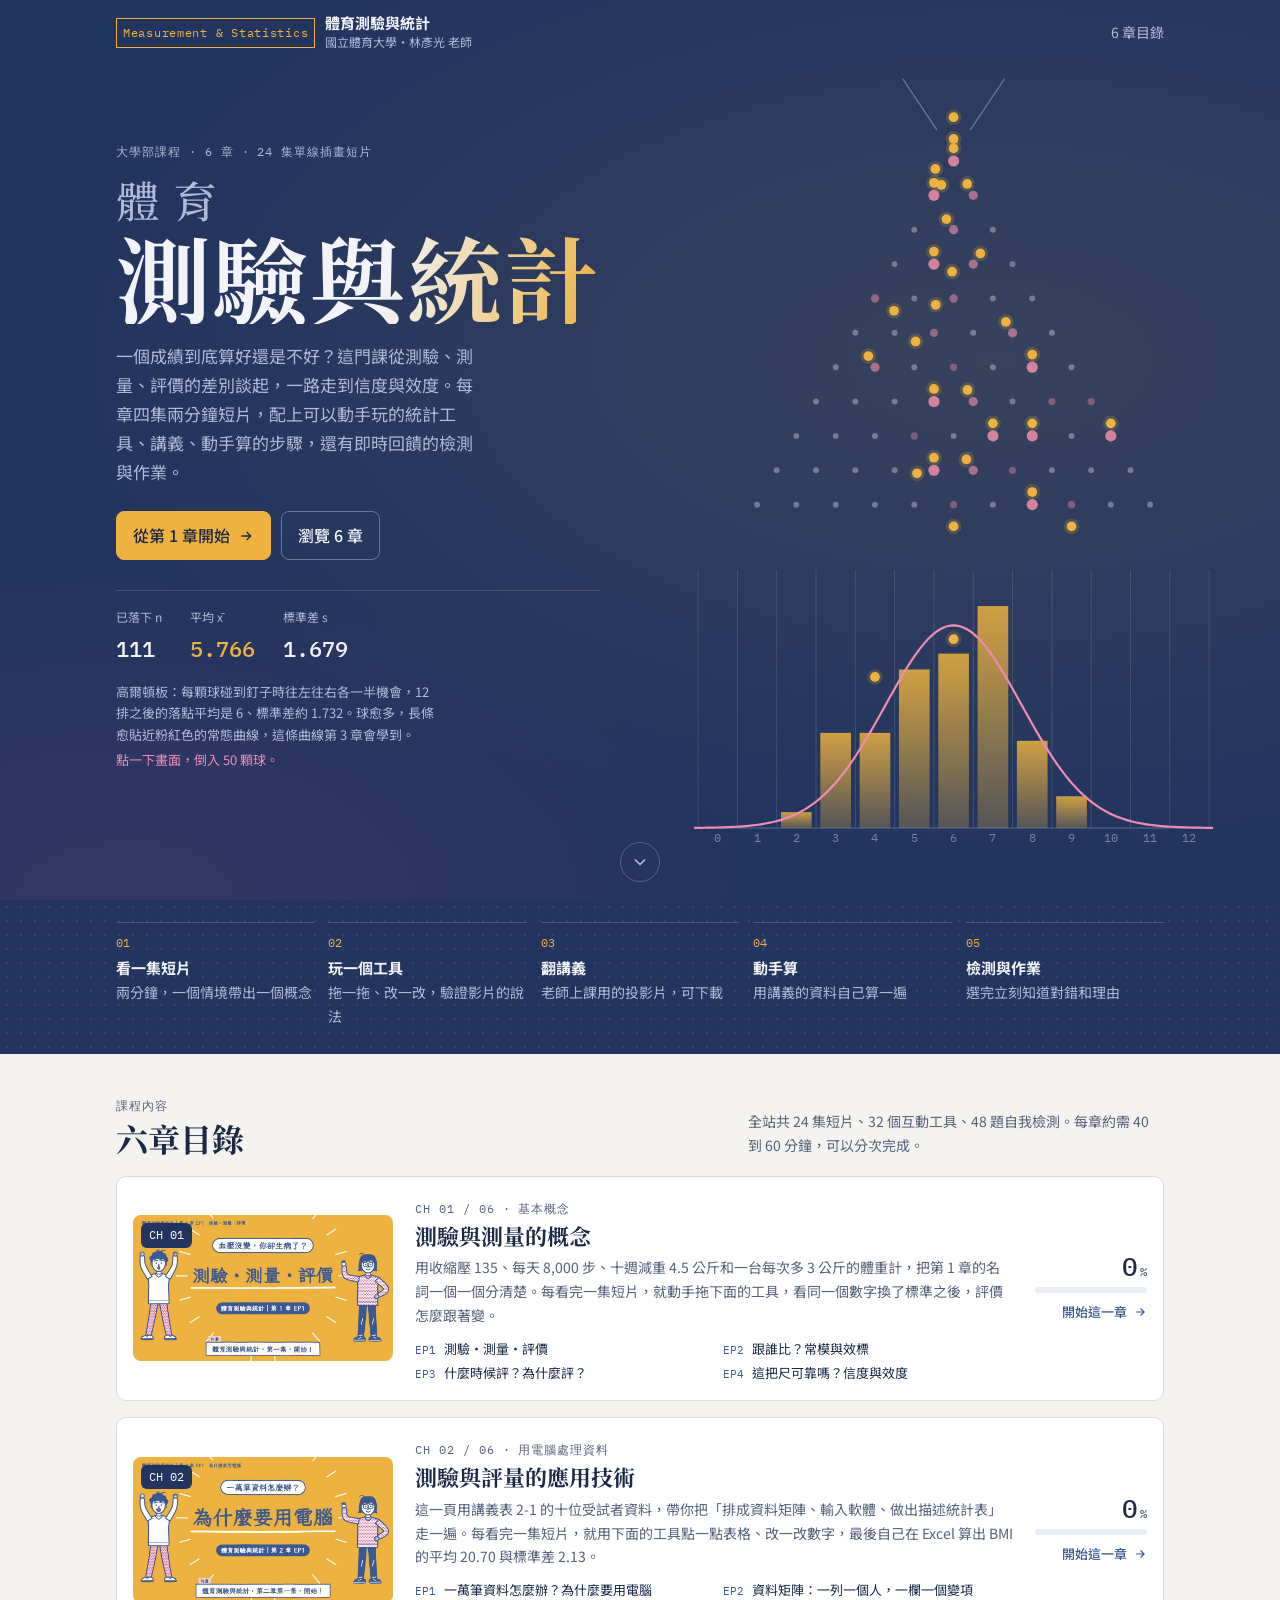
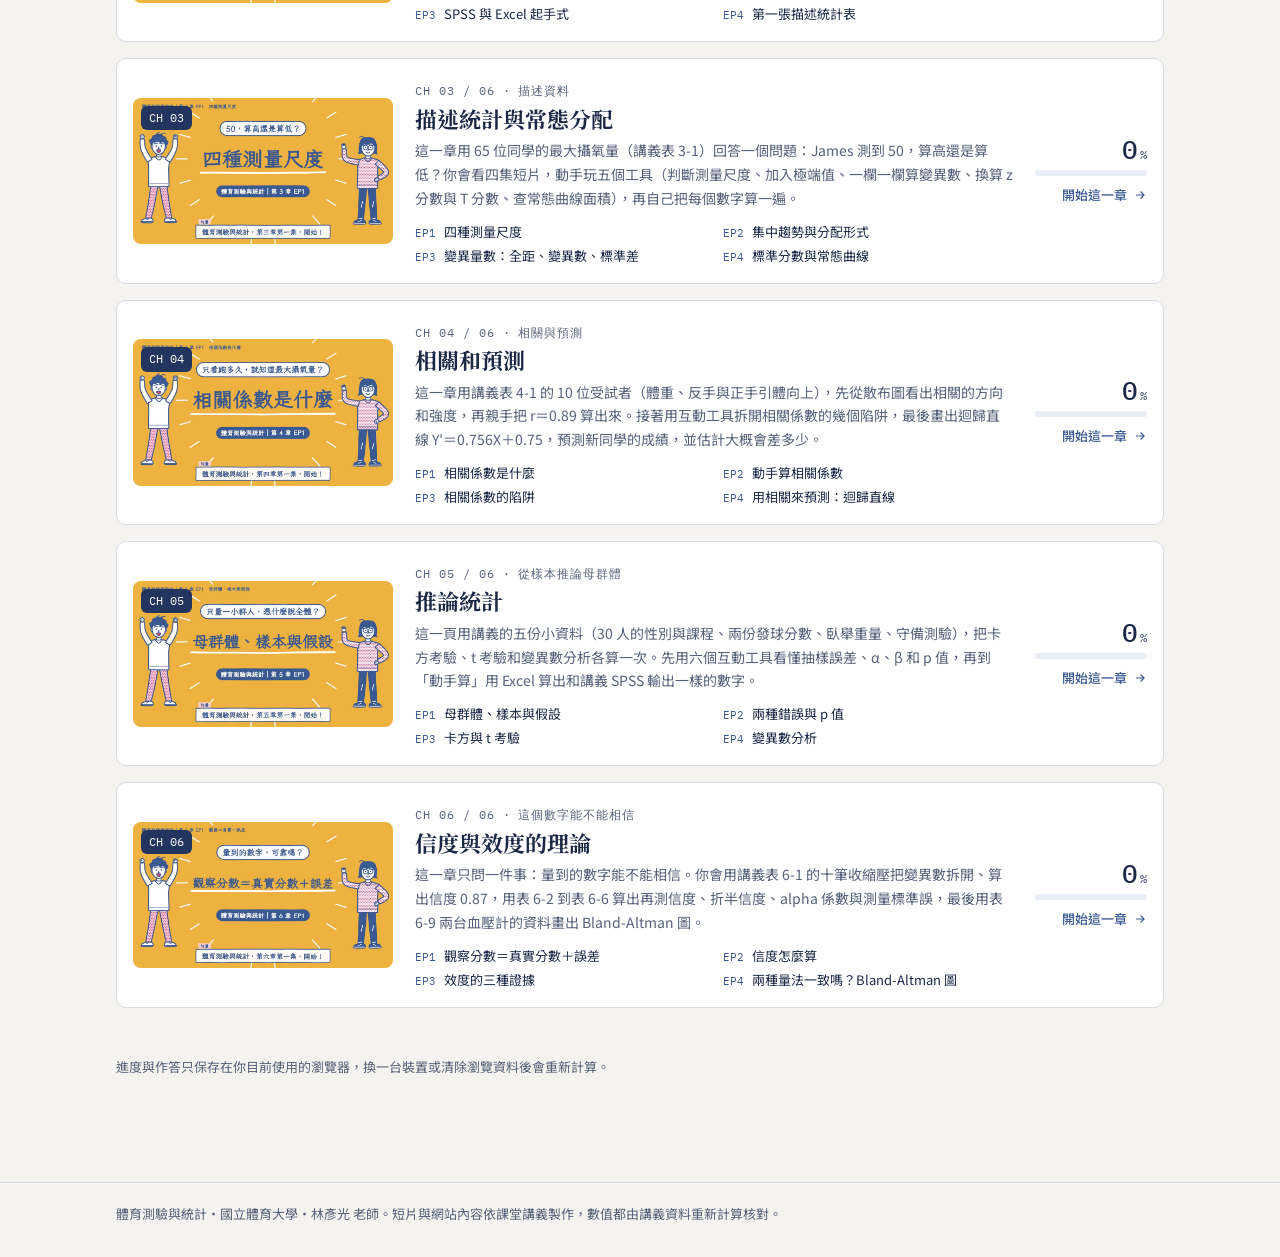
==== index.html @ 6bd79e12 "體育測驗與統計課程網站：六章、24 集短片、32 個互動工具 Co-Authored-By: Claude Fable 5.2 <noreply@anthropic.com> Claude-Sessi" ====
<!doctype html>
<html lang="zh-Hant"><head><meta charset="utf-8"><meta name="viewport" content="width=device-width,initial-scale=1,viewport-fit=cover">
<title>體育測驗與統計</title>
<meta name="description" content="國立體育大學「體育測驗與統計」自學網站：六章、24 集短片、互動統計工具、講義、檢測與作業。">
<link rel="preconnect" href="https://fonts.googleapis.com">
<link rel="preconnect" href="https://fonts.gstatic.com" crossorigin>
<link rel="stylesheet" href="https://fonts.googleapis.com/css2?family=IBM+Plex+Mono:wght@400;500&family=Noto+Sans+TC:wght@400;500;700&family=Noto+Serif+TC:wght@600;700&display=swap">
<style>
body{margin:0}img{max-width:100%}[hidden]{display:none!important}

/* Layout: one chapter, five stages as tabs under a sticky bar; each stage is one focused page with prev/next. Paper ground, deep-teal ink, two analytic marks (teal = mean, amber = median). */
:root{
  --bg:#F5F4EE; --surface:#FFFFFF; --ink:#152826; --muted:#566865; --line:#D8DCD4;
  --accent:#0B7A80; --accent-ink:#FFFFFF; --amber:#B4530A; --soft:#E7EEEB;
  --ok:#1E7B45; --bad:#B42318; --band:#163533; --band-ink:#E8F1EE; --band-muted:#9FBDB7;
  --display:"Noto Serif TC","Songti TC","PMingLiU",serif;
  --body:"Noto Sans TC","PingFang TC","Microsoft JhengHei",system-ui,sans-serif;
  --mono:"IBM Plex Mono",ui-monospace,"SFMono-Regular",Menlo,monospace;
  --r:10px;
}
@media (prefers-color-scheme: dark){:root:not([data-theme="light"]){
  --bg:#0E1716; --surface:#152220; --ink:#E4ECE9; --muted:#9AAEA9; --line:#2B3B38;
  --accent:#45C1C6; --accent-ink:#04201F; --amber:#F0A24A; --soft:#1B2C2A;
  --ok:#5BC98A; --bad:#F2877D; --band:#0A2321; --band-ink:#DDEBE7; --band-muted:#86A8A2; color-scheme:dark}}
:root[data-theme="dark"]{
  --bg:#0E1716; --surface:#152220; --ink:#E4ECE9; --muted:#9AAEA9; --line:#2B3B38;
  --accent:#45C1C6; --accent-ink:#04201F; --amber:#F0A24A; --soft:#1B2C2A;
  --ok:#5BC98A; --bad:#F2877D; --band:#0A2321; --band-ink:#DDEBE7; --band-muted:#86A8A2; color-scheme:dark}
*{box-sizing:border-box}
body{background:var(--bg);color:var(--ink);font-family:var(--body);font-size:16px;line-height:1.7;-webkit-font-smoothing:antialiased;overflow-wrap:break-word}
.hero>*,.top>*,.concept>*,.guide-layout>*{min-width:0}
body::before{content:"";position:fixed;inset:0 0 auto;height:env(safe-area-inset-top,0px);z-index:30;background:var(--band)}
a{color:var(--accent)}
button{font:inherit;cursor:pointer;color:inherit}
:focus-visible{outline:2px solid var(--accent);outline-offset:2px;border-radius:4px}
h1,h2,h3,h4{text-wrap:balance;margin:0}
.wrap{max-width:1080px;margin:0 auto;padding-left:max(16px,env(safe-area-inset-left,0px));padding-right:max(16px,env(safe-area-inset-right,0px))}
.mono{font-family:var(--mono);font-variant-numeric:tabular-nums}
.label{font-family:var(--mono);font-size:12px;letter-spacing:.08em;text-transform:uppercase;color:var(--muted)}

/* top band */
.band{background:var(--band);color:var(--band-ink)}
.top{display:flex;align-items:center;gap:16px;padding-block:14px;flex-wrap:wrap}
.brand{display:flex;align-items:center;gap:10px;margin-right:auto}
.brand-mark{font-family:var(--mono);font-size:12px;border:1px solid var(--band-muted);padding:4px 6px;letter-spacing:.06em}
.brand strong{display:block;font-size:15px;line-height:1.2}
.brand small{display:block;font-size:12px;color:var(--band-muted)}
.meter{display:flex;align-items:center;gap:10px;font-size:13px;color:var(--band-muted)}
.meter-track{width:140px;height:6px;background:rgba(255,255,255,.14);border-radius:3px;overflow:hidden}
.meter-fill{height:100%;background:var(--band-ink);width:0;transition:width .3s ease}
.meter b{color:var(--band-ink);font-family:var(--mono);font-weight:500}
.hero{padding-block:28px 34px;display:grid;grid-template-columns:minmax(0,1.6fr) minmax(0,1fr);gap:32px;align-items:end}
.hero .label{color:var(--band-muted)}
.hero h1{font-family:var(--display);font-size:clamp(28px,4.4vw,44px);line-height:1.2;margin:8px 0 10px;font-weight:700}
.hero p{margin:0;color:var(--band-muted);max-width:56ch}
.hero ul{list-style:none;margin:0;padding:0;display:grid;gap:8px;font-size:14px}
.hero li{display:flex;gap:10px;align-items:baseline;border-top:1px solid rgba(255,255,255,.12);padding-top:8px}
.hero li span{font-family:var(--mono);font-size:12px;color:var(--band-muted)}
.facts{display:flex;flex-wrap:wrap;gap:6px 18px;margin-top:16px;font-size:13px;color:var(--band-muted)}
.facts b{color:var(--band-ink);font-family:var(--mono);font-weight:500}

/* stage bar */
.stagebar{position:sticky;top:env(safe-area-inset-top,0px);z-index:20;background:var(--bg);border-bottom:1px solid var(--line)}
.stages{display:flex;gap:4px;overflow-x:auto;scrollbar-width:none;padding-block:8px}
.stages::-webkit-scrollbar{display:none}
.stage-tab{flex:0 0 auto;display:flex;align-items:center;gap:8px;border:1px solid transparent;background:none;padding:8px 12px;border-radius:8px;font-size:15px;color:var(--muted);transition:background .2s,color .2s}
.stage-tab:hover{background:var(--soft);color:var(--ink)}
.stage-tab[aria-current="page"]{background:var(--surface);border-color:var(--line);color:var(--ink);font-weight:700}
.stage-tab .n{font-family:var(--mono);font-size:12px;width:22px;height:22px;border-radius:50%;display:grid;place-items:center;border:1px solid var(--line)}
.stage-tab.done .n{background:var(--ok);border-color:var(--ok);color:var(--bg)}

main{padding-block:28px 64px}
.stage{display:grid;gap:28px}
.stage[hidden]{display:none}
.stage-head h2{font-family:var(--display);font-size:clamp(24px,3.2vw,32px);line-height:1.25;margin-top:4px}
.stage-head p{margin:8px 0 0;color:var(--muted);max-width:65ch}
.panel{background:var(--surface);border:1px solid var(--line);border-radius:var(--r);padding:20px}
.panel h3{font-size:18px;margin-bottom:6px}
.prose{max-width:68ch}
.prose p{margin:0 0 10px}
.btn{display:inline-flex;align-items:center;gap:8px;border-radius:8px;padding:10px 16px;font-weight:500;border:1px solid var(--line);background:var(--surface);transition:background .2s,border-color .2s,transform .2s}
.btn:hover{border-color:var(--accent)}
.btn.primary{background:var(--accent);border-color:var(--accent);color:var(--accent-ink)}
.btn.primary:hover{transform:translateY(-1px)}
.btn[disabled]{opacity:.5;cursor:not-allowed;transform:none}
.btn svg{width:16px;height:16px;flex:0 0 auto}
.pager{display:flex;justify-content:space-between;gap:12px;flex-wrap:wrap;border-top:1px solid var(--line);padding-top:20px}
.seg{display:inline-flex;border:1px solid var(--line);border-radius:8px;overflow:hidden;background:var(--surface)}
.seg button{border:0;background:none;padding:7px 12px;font-size:14px;color:var(--muted);transition:background .2s,color .2s}
.seg button[aria-pressed="true"]{background:var(--ink);color:var(--bg)}
.controls{display:flex;flex-wrap:wrap;gap:10px 16px;align-items:center}
.controls label{font-size:14px;color:var(--muted);display:flex;gap:8px;align-items:center}
input[type=range]{accent-color:var(--accent)}

/* videos */
.videos{display:grid;grid-template-columns:repeat(3,minmax(0,1fr));gap:16px}
.video{display:flex;flex-direction:column;background:var(--surface);border:1px solid var(--line);border-radius:var(--r);overflow:hidden}
.video .thumb{position:relative;display:block;aspect-ratio:16/9;max-width:100%;background:var(--soft)}
.video .thumb img{width:100%;height:100%;object-fit:cover;display:block}
.video .play{position:absolute;inset:auto 12px 12px auto;width:44px;height:44px;border-radius:50%;background:rgba(10,20,20,.78);display:grid;place-items:center;transition:transform .2s}
.video .thumb:hover .play{transform:translateY(-2px)}
.video .play svg{width:18px;height:18px;fill:#fff;margin-left:3px}
.video .seen{position:absolute;left:10px;top:10px;font-size:12px;background:var(--ok);color:var(--bg);padding:2px 8px;border-radius:20px}
.video .body{padding:14px 16px 16px;display:flex;flex-direction:column;gap:8px;flex:1}
.video h3{font-size:16px;line-height:1.4}
.video p{margin:0;font-size:14px;color:var(--muted)}
.chips{list-style:none;margin:4px 0 0;padding:0;display:grid;gap:2px}
.chips a{display:grid;grid-template-columns:44px 1fr;gap:8px;text-decoration:none;color:var(--ink);font-size:13px;padding:4px 6px;border-radius:6px;transition:background .2s}
.chips a:hover{background:var(--soft)}
.chips .t{font-family:var(--mono);color:var(--accent)}
.note{font-size:13px;color:var(--muted)}

/* concepts */
.concept{display:grid;grid-template-columns:minmax(0,300px) minmax(0,1fr);gap:24px;align-items:start}
.concept-text .num{font-family:var(--mono);font-size:12px;color:var(--accent);letter-spacing:.06em}
.concept-text h3{font-family:var(--display);font-size:22px;margin:4px 0 8px}
.concept-text p{margin:0 0 10px;color:var(--ink)}
.concept-text .tip{font-size:14px;color:var(--muted);border-left:2px solid var(--line);padding-left:12px}
.widget{background:var(--surface);border:1px solid var(--line);border-radius:var(--r);padding:16px;display:grid;gap:12px;min-width:0}
.widget-title{display:flex;justify-content:space-between;gap:12px;flex-wrap:wrap;align-items:baseline}
.widget-title strong{font-size:15px}
.chart{width:100%;overflow-x:auto}
.chart svg{display:block;width:100%;height:auto;min-width:300px}
.chart text{fill:var(--muted);font-family:var(--mono);font-size:11px}
.chart .axis{stroke:var(--line)}
.chart .grid{stroke:var(--line);stroke-dasharray:2 4}
.chart .bar{fill:var(--accent);opacity:.28}
.chart .bar:hover{opacity:.45}
.chart .mean{stroke:var(--accent);stroke-width:2;stroke-dasharray:6 4}
.chart .median{stroke:var(--amber);stroke-width:2}
.chart .meanlab{fill:var(--accent);font-weight:500}
.chart .medlab{fill:var(--amber);font-weight:500}
.chart .box{fill:var(--soft);stroke:var(--ink);stroke-width:1.2}
.chart .whisk{stroke:var(--ink);stroke-width:1.2}
.chart .out{fill:var(--surface);stroke:var(--ink);stroke-width:1.2;cursor:pointer}
.chart .out.ext{fill:var(--ink)}
.chart .out:hover,.chart .out.sel{stroke:var(--amber);stroke-width:2.5}
.chart .grp{fill:var(--ink);font-size:12px}
.chart .dot{fill:var(--ink);cursor:grab;transition:fill .15s}
.chart .dot:hover,.chart .dot.active{fill:var(--amber)}
.chart .iqr{fill:var(--amber);opacity:.12}
.stats{display:grid;grid-template-columns:repeat(auto-fit,minmax(92px,1fr));gap:8px}
.stat{border-top:1px solid var(--line);padding-top:6px}
.stat span{display:block;font-size:12px;color:var(--muted)}
.stat b{font-family:var(--mono);font-weight:500;font-size:16px;font-variant-numeric:tabular-nums}
.stat.mean b{color:var(--accent)} .stat.med b{color:var(--amber)}
.readout{font-size:14px;background:var(--soft);border-radius:8px;padding:10px 12px;margin:0}
.tbl-wrap{overflow-x:auto}
table{border-collapse:collapse;width:100%;font-size:14px}
th,td{text-align:left;padding:7px 10px;border-bottom:1px solid var(--line);white-space:nowrap}
th{font-weight:500;color:var(--muted);font-size:13px}
td.n{font-family:var(--mono);font-variant-numeric:tabular-nums;text-align:right}
th.n{text-align:right}
.example{background:var(--band);color:var(--band-ink);border-radius:var(--r);padding:20px 22px;display:grid;gap:6px}
.example .label{color:var(--band-muted)}
.example p{margin:0;max-width:70ch}

/* slides */
.viewer{display:grid;gap:12px}
.slide-frame{position:relative;background:var(--surface);border:1px solid var(--line);border-radius:var(--r);overflow:hidden;aspect-ratio:16/9;max-width:100%}
.slide-frame img{width:100%;height:100%;object-fit:contain;display:block}
.slide-nav{display:flex;align-items:center;gap:10px;flex-wrap:wrap}
.slide-nav .count{font-family:var(--mono);font-size:14px;margin-right:auto}
.strip{display:flex;gap:8px;overflow-x:auto;padding-bottom:6px}
.strip button{flex:0 0 auto;width:112px;border:2px solid transparent;border-radius:6px;padding:0;background:var(--surface);overflow:hidden;opacity:.7;transition:opacity .2s,border-color .2s}
.strip button img{display:block;width:100%;aspect-ratio:16/9;object-fit:cover}
.strip button[aria-current="true"]{border-color:var(--accent);opacity:1}
.strip button:hover{opacity:1}
.dl-row{display:flex;flex-wrap:wrap;gap:10px}

/* spss */
.files{display:grid;grid-template-columns:repeat(auto-fill,minmax(250px,1fr));gap:10px}
.file{display:flex;gap:12px;align-items:flex-start;border:1px solid var(--line);border-radius:8px;padding:12px;background:var(--surface)}
.file .ext{font-family:var(--mono);font-size:11px;border:1px solid var(--line);border-radius:4px;padding:2px 5px;color:var(--muted);flex:0 0 auto;margin-top:2px}
.file div{min-width:0;flex:1}
.file strong{display:block;font-size:14px;font-weight:500;line-height:1.45}
.file small{display:block;font-size:12px;color:var(--muted);word-break:break-all}
.file button{margin-top:6px;border:0;background:none;color:var(--accent);padding:0;font-size:13px;font-weight:500}
.file .inzip{margin-top:6px;font-size:12px;color:var(--muted)}
.guide-layout{display:grid;grid-template-columns:220px minmax(0,1fr);gap:28px;align-items:start}
.toc{position:sticky;top:calc(env(safe-area-inset-top,0px) + 70px);display:grid;gap:2px;font-size:14px}
.toc a{display:flex;gap:8px;text-decoration:none;color:var(--muted);padding:6px 8px;border-radius:6px;transition:background .2s,color .2s}
.toc a:hover{background:var(--soft);color:var(--ink)}
.toc a.done{color:var(--ok)}
.toc a .ck{width:14px;flex:0 0 auto}
.sec{border:1px solid var(--line);border-radius:var(--r);background:var(--surface);margin-bottom:12px;scroll-margin-top:80px}
.sec>summary{list-style:none;cursor:pointer;padding:16px 18px;display:flex;gap:12px;align-items:center;font-weight:700;font-size:17px}
.sec>summary::-webkit-details-marker{display:none}
.sec>summary .chev{margin-left:auto;transition:transform .2s;width:18px;height:18px;flex:0 0 auto}
.sec[open]>summary .chev{transform:rotate(180deg)}
.sec>summary .badge{font-size:12px;font-weight:500;color:var(--ok);font-family:var(--mono)}
.sec-body{padding:0 18px 18px;border-top:1px solid var(--line)}
.sec-body h3{font-size:17px;margin:22px 0 8px}
.sec-body h4{font-size:15px;margin:18px 0 6px;color:var(--accent)}
.sec-body p,.sec-body li{max-width:72ch}
.sec-body p{margin:0 0 10px}
.sec-body ol,.sec-body ul{margin:0 0 10px;padding-left:22px}
.sec-body code{font-family:var(--mono);font-size:.88em;background:var(--soft);padding:1px 5px;border-radius:4px}
.code{position:relative;background:var(--band);color:var(--band-ink);border-radius:8px;padding:14px 16px;margin:6px 0 12px;overflow-x:auto}
.code pre{margin:0;font-family:var(--mono);font-size:13px;line-height:1.6}
.code button{position:absolute;right:8px;top:8px;font-size:12px;border:1px solid var(--band-muted);background:none;color:var(--band-ink);border-radius:6px;padding:2px 8px}
figure{margin:8px 0 16px}
figure img{display:block;max-width:100%;height:auto;border:1px solid var(--line);border-radius:6px;cursor:zoom-in;background:var(--soft)}
figcaption{font-size:13px;color:var(--muted);margin-top:6px}
.borrowed{font-size:12px;color:var(--amber);margin:0 0 6px}
.sec-done{display:flex;justify-content:flex-end;margin-top:12px}
.slideref{border:1px solid var(--line);border-left:3px solid var(--amber);border-radius:0 8px 8px 0;background:var(--soft);padding:12px 14px;margin:6px 0 14px;display:grid;gap:8px}
.slideref .label{color:var(--amber)}
.slideref p{margin:0;font-size:14px}
.slideref .pics{display:grid;grid-template-columns:repeat(auto-fit,minmax(220px,1fr));gap:10px}
.slideref figure{margin:0}
.slideref img{border-radius:4px}
.slideref figcaption{display:flex;justify-content:space-between;gap:8px}
.slideref figcaption a{font-size:13px}
.lightbox{position:fixed;inset:0;z-index:50;background:rgba(5,12,12,.86);display:grid;place-items:center;padding:max(16px,env(safe-area-inset-top,0px)) max(16px,env(safe-area-inset-right,0px)) max(16px,env(safe-area-inset-bottom,0px)) max(16px,env(safe-area-inset-left,0px))}
.lightbox img{max-width:100%;max-height:85vh;border-radius:6px;background:#fff}
.lightbox p{color:#e8f1ee;font-size:14px;margin:10px 0 0;text-align:center}
.lightbox button{position:absolute;top:calc(env(safe-area-inset-top,0px) + 12px);right:calc(env(safe-area-inset-right,0px) + 12px);background:rgba(255,255,255,.12);border:0;color:#fff;border-radius:8px;padding:8px 12px}

/* quiz & homework */
.qlist{display:grid;gap:14px}
.q{background:var(--surface);border:1px solid var(--line);border-radius:var(--r);padding:18px;display:grid;gap:10px}
.q legend,.q .prompt{font-weight:500;font-size:16px;padding:0;display:flex;gap:10px}
.q .qn{font-family:var(--mono);font-size:13px;color:var(--accent);flex:0 0 auto;padding-top:2px}
fieldset.q{margin:0;min-width:0}
.opts{display:grid;gap:6px}
.opt{display:flex;gap:10px;align-items:flex-start;border:1px solid var(--line);border-radius:8px;padding:9px 12px;cursor:pointer;transition:border-color .2s,background .2s}
.opt:hover{border-color:var(--accent)}
.opt input{margin-top:5px;accent-color:var(--accent)}
.opt.right{border-color:var(--ok);background:color-mix(in srgb,var(--ok) 10%,transparent)}
.opt.wrong{border-color:var(--bad);background:color-mix(in srgb,var(--bad) 8%,transparent)}
.fb{border-radius:8px;padding:10px 12px;font-size:14px;margin:0}
.fb.ok{background:color-mix(in srgb,var(--ok) 12%,transparent)}
.fb.no{background:color-mix(in srgb,var(--bad) 10%,transparent)}
.fb b{display:block;margin-bottom:2px}
.fb.ok b{color:var(--ok)} .fb.no b{color:var(--bad)}
.numrow{display:flex;gap:8px;flex-wrap:wrap;align-items:center}
.numrow input{font:inherit;font-family:var(--mono);width:160px;padding:8px 10px;border:1px solid var(--line);border-radius:8px;background:var(--bg);color:var(--ink)}
textarea{font:inherit;width:100%;min-height:120px;padding:10px 12px;border:1px solid var(--line);border-radius:8px;background:var(--bg);color:var(--ink);resize:vertical}
textarea:focus,.numrow input:focus{outline:none;border-color:var(--accent);box-shadow:0 0 0 3px color-mix(in srgb,var(--accent) 20%,transparent)}
.ref{border-left:3px solid var(--accent);background:var(--soft);border-radius:0 8px 8px 0;padding:12px 14px;font-size:14px}
.ref h4{font-size:14px;margin-bottom:6px;color:var(--accent)}
.ref p{margin:0 0 6px}
.ref table{font-size:13px;background:var(--surface)}
.score{display:flex;gap:16px;align-items:center;flex-wrap:wrap}
.score b{font-family:var(--mono);font-size:28px;font-weight:500}
.status-line{font-size:13px;color:var(--muted)}
.confirm{display:inline-flex;gap:8px;align-items:center;font-size:14px}
.toast{position:fixed;left:50%;bottom:calc(env(safe-area-inset-bottom,0px) + 20px);transform:translateX(-50%);background:var(--ink);color:var(--bg);padding:10px 16px;border-radius:8px;font-size:14px;z-index:60;max-width:calc(100% - 32px)}
footer{border-top:1px solid var(--line);padding-block:20px 32px;font-size:13px;color:var(--muted)}

@media (max-width:860px){
  .hero{grid-template-columns:1fr;gap:20px}
  .videos{grid-template-columns:1fr}
  .concept{grid-template-columns:1fr}
  .guide-layout{grid-template-columns:1fr}
  .toc{position:static;grid-template-columns:repeat(auto-fill,minmax(150px,1fr))}
  .meter-track{width:90px}
}
@media (prefers-reduced-motion:reduce){*{transition:none!important;scroll-behavior:auto!important}}

.chapnav{display:flex;gap:4px;flex-wrap:wrap;align-items:center;padding-bottom:4px}
.chapnav a,.chapnav span{font-family:var(--mono);font-size:12px;text-decoration:none;color:var(--band-muted);border:1px solid rgba(255,255,255,.14);border-radius:6px;padding:3px 7px;transition:color .2s,border-color .2s}
.chapnav a:hover{color:var(--band-ink);border-color:var(--band-muted)}
.chapnav .cur{color:var(--band);background:var(--band-ink);border-color:var(--band-ink)}
.chapnav .home{font-family:var(--body);font-size:13px}
.concept.solo{grid-template-columns:minmax(0,1fr)}
.concept.solo .concept-text{max-width:68ch}
.ct{border-collapse:separate;border-spacing:0;font-size:14px;width:auto;min-width:100%}
.ct th,.ct td{border-bottom:1px solid var(--line);padding:8px 10px;text-align:right;white-space:nowrap}
.ct th:first-child,.ct td:first-child{text-align:left}
.ct td.cell{cursor:pointer;font-family:var(--mono);transition:background .2s}
.ct td.cell:hover{background:var(--soft)}
.ct td.num,.ct td.tot{font-family:var(--mono)}
.ct .hl-num{background:color-mix(in srgb,var(--accent) 22%,transparent);font-weight:700}
.ct .hl-den{background:color-mix(in srgb,var(--amber) 16%,transparent)}
.ct input{width:72px;font:inherit;font-family:var(--mono);text-align:right;padding:5px 7px;border:1px solid var(--line);border-radius:6px;background:var(--bg);color:var(--ink)}
.ct .exp{display:block;font-size:11px;color:var(--muted)}
.ct .exp.low{color:var(--bad);font-weight:700}
.frac{font-family:var(--mono);font-size:18px}
.frac b{color:var(--accent);font-weight:500}
.frac i{font-style:normal;color:var(--amber)}
.slider-row{display:grid;grid-template-columns:repeat(auto-fit,minmax(170px,1fr));gap:8px 18px}
.slider-row label{display:grid;gap:2px;font-size:13px;color:var(--muted)}
.slider-row label span{display:flex;justify-content:space-between}
.slider-row label b{font-family:var(--mono);font-weight:500;color:var(--ink)}
.slider-row input[type=range]{width:100%}
.chart .area-p{fill:var(--accent);opacity:.35}
.chart .area-r{fill:var(--amber);opacity:.18}
.chart .curve{fill:none;stroke:var(--ink);stroke-width:1.6}
.chart .curve2{fill:none;stroke:var(--amber);stroke-width:1.6}
.chart .curve3{fill:none;stroke:var(--accent);stroke-width:1.6}
.chart .zline{stroke:var(--ink);stroke-width:2}
.chart .bar2{fill:var(--amber);opacity:.55}
.chart .bar.sel,.chart .bar.ext{opacity:.8}
.chart .bar2.sel{opacity:.95}
.chart .ci-hit{stroke:var(--accent);stroke-width:1.6}
.chart .ci-miss{stroke:var(--amber);stroke-width:2.4}
.chart .ptA{fill:var(--accent)}
.chart .ptB{fill:var(--amber)}
.chart .ptN{fill:var(--ink);opacity:.55}
.chart .fit{stroke:var(--ink);stroke-width:2}
.chart .fitA{stroke:var(--accent);stroke-width:2}
.chart .fitB{stroke:var(--amber);stroke-width:2}
.chart .drag{cursor:grab}
.decision{font-weight:700}
.decision.rej{color:var(--accent)} .decision.keep{color:var(--amber)}
.legend{display:flex;gap:14px;flex-wrap:wrap;font-size:13px;color:var(--muted)}
.legend i{display:inline-block;width:12px;height:12px;border-radius:2px;margin-right:6px;vertical-align:-1px}
.num-in{width:96px;font:inherit;font-variant-numeric:tabular-nums;padding:6px 8px;border:1px solid var(--line);border-radius:6px;background:var(--surface);color:var(--ink)}
.num-in:focus{outline:2px solid var(--accent);outline-offset:1px}
.in-row{display:flex;flex-wrap:wrap;gap:10px 18px;align-items:center;margin:10px 0}
.in-row label{display:flex;align-items:center;gap:8px}
.in-row .btn{padding:5px 10px;font-size:13px}
.area-q{fill:var(--amber);opacity:.4}

/* ===== 體育測驗與統計：沿用短片的配色（海軍藍單線、粉紅、芥末黃、米白紙） ===== */
:root{
  --bg:#F4F3EF; --surface:#FFFFFF; --ink:#1B2947; --muted:#56617A; --line:#D9DBE3;
  --accent:#3B5A94; --accent-ink:#FFFFFF; --amber:#C8336F; --soft:#E9EDF5;
  --ok:#1E7B45; --bad:#B42318; --band:#22355F; --band-ink:#F2F4FA; --band-muted:#AEBBD6;
  --mustard:#EDB23F; --pink:#D6457F;
}
@media (prefers-color-scheme: dark){:root:not([data-theme="light"]){
  --bg:#0F1524; --surface:#172036; --ink:#E6EAF4; --muted:#9BA6C0; --line:#2B3654;
  --accent:#8FB0EE; --accent-ink:#0B1530; --amber:#F08BB3; --soft:#1D2843;
  --ok:#5BC98A; --bad:#F2877D; --band:#141D36; --band-ink:#E3E9F7; --band-muted:#8E9DC0; color-scheme:dark}}
:root[data-theme="dark"]{
  --bg:#0F1524; --surface:#172036; --ink:#E6EAF4; --muted:#9BA6C0; --line:#2B3654;
  --accent:#8FB0EE; --accent-ink:#0B1530; --amber:#F08BB3; --soft:#1D2843;
  --ok:#5BC98A; --bad:#F2877D; --band:#141D36; --band-ink:#E3E9F7; --band-muted:#8E9DC0; color-scheme:dark}
.band{background-image:radial-gradient(rgba(255,255,255,.07) 1.4px,transparent 1.6px);background-size:14px 14px}
.brand-mark{border-color:var(--mustard);color:var(--mustard)}
.meter-fill{background:var(--mustard)}
.chapnav .cur{background:var(--mustard);border-color:var(--mustard);color:#1B2947}
.hero li span{color:var(--mustard)}

/* 影片直接在頁面播放 */
.video .thumb.vp{background:#0b1020}
.video .thumb.vp video{width:100%;height:100%;display:block;background:#0b1020}
.video .seen{pointer-events:none;z-index:1}
.chips button{display:grid;grid-template-columns:44px 1fr;gap:8px;width:100%;text-align:left;background:none;border:0;color:var(--ink);font-size:13px;padding:4px 6px;border-radius:6px;transition:background .2s}
.chips button:hover{background:var(--soft)}
.ep-badge svg{display:block}

/* 互動工具共用：小表格、可編輯數列 */
.wtbl{border-collapse:collapse;font-size:14px;width:100%}
.wtbl th,.wtbl td{border-bottom:1px solid var(--line);padding:6px 8px;text-align:right;font-variant-numeric:tabular-nums}
.wtbl th{font-weight:500;color:var(--muted);font-size:13px}
.wtbl th:first-child,.wtbl td:first-child{text-align:left}
.wtbl tr.sum td{font-weight:700;border-top:2px solid var(--ink);border-bottom:0}
.wtbl input{width:68px;font:inherit;font-family:var(--mono);text-align:right;padding:4px 6px;border:1px solid var(--line);border-radius:6px;background:var(--bg);color:var(--ink)}
.wtbl .hl{background:color-mix(in srgb,var(--mustard) 28%,transparent)}
.widget textarea.nums{width:100%;min-height:64px;font:inherit;font-family:var(--mono);font-size:14px;padding:8px 10px;border:1px solid var(--line);border-radius:8px;background:var(--bg);color:var(--ink);resize:vertical}
.formula{font-family:var(--mono);font-size:14px;background:var(--soft);border-radius:8px;padding:10px 12px;overflow-x:auto;white-space:nowrap}
.formula b{color:var(--accent);font-weight:500}.formula i{font-style:normal;color:var(--amber)}
.tagrow{display:flex;flex-wrap:wrap;gap:8px}
.tag{font-size:13px;border:1px solid var(--line);border-radius:20px;padding:3px 12px;background:var(--surface);color:var(--ink)}
.tag[aria-pressed="true"],.tag.on{background:var(--accent);border-color:var(--accent);color:var(--accent-ink)}
.tag.right{background:var(--ok);border-color:var(--ok);color:#fff}.tag.wrong{background:var(--bad);border-color:var(--bad);color:#fff}
.chart .pt{fill:var(--accent)}.chart .pt2{fill:var(--amber)}
.chart .ln{stroke:var(--accent);stroke-width:2;fill:none}.chart .ln2{stroke:var(--amber);stroke-width:2;fill:none}
.chart .dash{stroke:var(--muted);stroke-width:1.2;stroke-dasharray:5 4;fill:none}
.chart .bar{fill:var(--accent);opacity:.8}.chart .bar2{fill:var(--amber);opacity:.8}
.chart .must{fill:var(--mustard)}.chart .lnm{stroke:var(--mustard);stroke-width:2.4;fill:none}

/* 框架修正：長題目的框線、作業參考表格在手機溢出、表格文字換行、目標標籤不折行 */
.q>*{min-width:0}
.q legend{float:left;width:100%}
.sec-body td,.sec-body th,.ref td,.ref th{white-space:normal}
.hero li span{flex:0 0 auto;white-space:nowrap}
.formula{white-space:normal;overflow-wrap:anywhere}
.sec-body .tbl-wrap,.ref .tbl-wrap{margin:0 0 12px}

/* ===== animated intro ===== */
.intro{--ball:#5CC9CE;--curve:#F0A24A;--peg:rgba(232,241,238,.38);position:relative;min-height:100vh;min-height:100svh;background:var(--band);color:var(--band-ink);overflow:hidden;display:flex;flex-direction:column;isolation:isolate}
.intro::after{content:"";position:absolute;inset:0;z-index:-1;pointer-events:none;background:radial-gradient(120% 90% at 78% 40%,rgba(92,201,206,.10),transparent 60%),radial-gradient(80% 60% at 10% 100%,rgba(240,162,74,.08),transparent 60%)}
#galton{position:absolute;inset:0;width:100%;height:100%;z-index:-1;cursor:pointer;touch-action:manipulation}
.intro>.wrap{width:100%}
.intro a{text-decoration:none}
.intro .brand-mark{white-space:nowrap}
.intro-top{position:relative;z-index:1}
.top-link{margin-left:auto;font-size:14px;color:var(--band-muted);border-bottom:1px solid transparent;transition:color .2s,border-color .2s}
.top-link:hover{color:var(--band-ink);border-color:var(--band-muted)}
.intro-body{flex:1;display:flex;align-items:center;position:relative;z-index:1;pointer-events:none;padding-block:12px 72px}
.intro-text{max-width:min(520px,48%);pointer-events:auto}
.intro .label{color:var(--band-muted)}
.intro h1{font-family:var(--display);font-weight:700;line-height:1.02;margin:14px 0 18px;font-size:clamp(48px,7.4vw,96px);letter-spacing:.02em}
.intro h1 .t1{display:block;font-size:.46em;letter-spacing:.3em;color:var(--band-muted);font-weight:500;margin-bottom:.15em}
.intro h1 .t2{display:block;background:linear-gradient(100deg,var(--band-ink) 0%,var(--band-ink) 55%,var(--ball) 100%);-webkit-background-clip:text;background-clip:text;color:transparent}
.intro .sub{color:var(--band-muted);font-size:17px;margin:0 0 24px;max-width:40ch}
.cta{display:flex;flex-wrap:wrap;gap:10px}
.intro .btn.primary{background:var(--ball);border-color:var(--ball);color:#04201F}
.intro .btn.primary:hover{box-shadow:0 8px 24px -8px rgba(92,201,206,.6)}
.btn.ghost{background:transparent;color:var(--band-ink);border-color:rgba(232,241,238,.35)}
.btn.ghost:hover{border-color:var(--band-ink)}
.live{display:flex;gap:28px;margin-top:30px;padding-top:16px;border-top:1px solid rgba(232,241,238,.16)}
.live div{display:grid;gap:2px}
.live span{font-size:12px;color:var(--band-muted)}
.live b{font-family:var(--mono);font-weight:500;font-size:22px;font-variant-numeric:tabular-nums;color:var(--band-ink)}
.live div:nth-child(2) b{color:var(--ball)}
.intro .cap{font-size:13px;color:var(--band-muted);margin:14px 0 0;max-width:46ch;line-height:1.65}
.intro .cap .hint{display:block;color:var(--curve);margin-top:4px}
.scroll-cue{position:absolute;left:50%;bottom:18px;transform:translateX(-50%);width:40px;height:40px;display:grid;place-items:center;border-radius:50%;border:1px solid rgba(232,241,238,.25);color:var(--band-muted);z-index:1;animation:cue 2.2s ease-in-out infinite}
.scroll-cue svg{width:20px;height:20px}
.scroll-cue:hover{color:var(--band-ink);border-color:var(--band-ink)}
@keyframes cue{0%,100%{transform:translate(-50%,0)}50%{transform:translate(-50%,6px)}}
.rv{opacity:0;transform:translateY(18px);animation:rv .9s cubic-bezier(.2,.7,.2,1) forwards;animation-delay:calc(var(--d) * 120ms + 150ms)}
@keyframes rv{to{opacity:1;transform:none}}
.flowband{padding-block:22px 26px}
#chapters{scroll-margin-top:12px}
.chrow.pre{opacity:0;transform:translateY(24px)}
.chrow.in{opacity:1;transform:none;transition:opacity .7s ease,transform .7s cubic-bezier(.2,.7,.2,1)}
.chrow{transition:border-color .2s,box-shadow .2s}
.chrow:hover{border-color:var(--accent);box-shadow:0 10px 30px -18px rgba(11,122,128,.45)}
@media (max-width:900px){
 .intro-body{align-items:flex-start;padding-top:8px;padding-bottom:calc(min(48svh,440px) + 40px)}
 .intro-text{max-width:100%}
 .intro .brand small{display:none}
 .top-link{display:none}
 .intro h1{font-size:clamp(44px,13vw,72px);margin:10px 0 12px}
 .intro .sub{font-size:15px;margin-bottom:18px}
 .live{margin-top:20px;gap:22px}
 .live b{font-size:19px}
 .intro .cap{display:none}
 .scroll-cue{display:none}
}
@media (prefers-reduced-motion:reduce){.rv{animation:none;opacity:1;transform:none}.scroll-cue{animation:none}.chrow.pre{opacity:1;transform:none}}

.intro{--ball:#EDB23F;--curve:#F08BB3;--peg:rgba(226,232,247,.38)}
.intro::after{background:radial-gradient(120% 90% at 78% 40%,rgba(237,178,63,.10),transparent 60%),radial-gradient(80% 60% at 10% 100%,rgba(214,69,127,.10),transparent 60%)}
.intro h1 .t2{background:linear-gradient(100deg,var(--band-ink) 0%,var(--band-ink) 55%,var(--ball) 100%);-webkit-background-clip:text;background-clip:text;color:transparent}
.intro .btn.primary{background:var(--ball);border-color:var(--ball);color:#1B2947}
.intro .btn.primary:hover{box-shadow:0 8px 24px -8px rgba(237,178,63,.6)}
.live div:nth-child(2) b{color:var(--ball)}
.flow{list-style:none;margin:0;padding:0;display:grid;grid-template-columns:repeat(5,minmax(0,1fr));gap:14px;counter-reset:f}
.flow li{counter-increment:f;border-top:1px solid rgba(255,255,255,.18);padding-top:10px;font-size:14px;color:var(--band-muted)}
.flow li::before{content:"0" counter(f);display:block;font-family:var(--mono);font-size:12px;color:var(--mustard);margin-bottom:2px}
.flow b{display:block;color:var(--band-ink);font-size:15px;font-weight:700}
.home-head{display:flex;align-items:end;justify-content:space-between;gap:16px;flex-wrap:wrap;margin-bottom:18px}
.home-head h2{font-family:var(--display);font-size:clamp(24px,3.2vw,32px);line-height:1.25}
.home-head p{margin:0;color:var(--muted);font-size:14px;max-width:52ch}
.chlist{display:grid;gap:16px;padding-bottom:48px}
.chrow{display:grid;grid-template-columns:minmax(0,260px) minmax(0,1fr) auto;gap:22px;align-items:center;background:var(--surface);border:1px solid var(--line);border-radius:var(--r);padding:16px;text-decoration:none;color:var(--ink)}
.chrow:hover{border-color:var(--accent);box-shadow:0 10px 30px -18px rgba(59,90,148,.5)}
.chrow .pic{position:relative;aspect-ratio:16/9;border-radius:8px;overflow:hidden;background:var(--soft)}
.chrow .pic img{width:100%;height:100%;object-fit:cover;display:block}
.chrow .pic span{position:absolute;left:8px;top:8px;font-family:var(--mono);font-size:12px;background:#22355F;color:#fff;border-radius:6px;padding:2px 8px}
.chrow h3{font-family:var(--display);font-size:22px;line-height:1.3;margin:2px 0 6px}
.chrow p{margin:0 0 10px;font-size:14px;color:var(--muted)}
.chrow ol{list-style:none;margin:0;padding:0;display:grid;grid-template-columns:repeat(2,minmax(0,1fr));gap:2px 18px;font-size:13px}
.chrow ol li{display:flex;gap:8px;align-items:baseline;min-width:0}
.chrow ol li span{font-family:var(--mono);font-size:11px;color:var(--accent);flex:0 0 auto}
.chrow .go{display:grid;gap:8px;justify-items:end;min-width:112px}
.chrow .pct{font-family:var(--mono);font-size:26px;font-weight:500;font-variant-numeric:tabular-nums;line-height:1}
.chrow .pct small{font-size:12px;color:var(--muted);margin-left:2px}
.chrow .bar{width:112px;height:6px;border-radius:3px;background:var(--soft);overflow:hidden}
.chrow .bar i{display:block;height:100%;width:0;background:var(--accent);transition:width .4s ease}
.chrow.done .bar i{background:var(--ok)}
.chrow .cta{font-size:13px;color:var(--accent);display:inline-flex;align-items:center;gap:6px;font-weight:500}
.chrow .cta svg{width:14px;height:14px}
.home-note{font-size:13px;color:var(--muted);margin:0 0 40px}
@media (max-width:860px){
 .flow{grid-template-columns:1fr 1fr}
 .chrow{grid-template-columns:1fr;gap:12px}
 .chrow ol{grid-template-columns:1fr}
 .chrow .go{grid-template-columns:auto 1fr auto;align-items:center;justify-items:start;min-width:0}
 .chrow .bar{width:100%}
}
</style></head>
<body>
<section class="intro" id="top" aria-labelledby="intro-title">
 <canvas id="galton" aria-hidden="true"></canvas>
 <div class="wrap top intro-top"><div class="brand"><span class="brand-mark">Measurement &amp; Statistics</span><span><strong>體育測驗與統計</strong><small>國立體育大學・林彥光 老師</small></span></div><a class="top-link" href="#chapters">6 章目錄</a></div>
 <div class="wrap intro-body">
  <div class="intro-text">
   <span class="label rv" style="--d:0">大學部課程 · 6 章 · 24 集單線插畫短片</span>
   <h1 id="intro-title" class="rv" style="--d:1"><span class="t1">體育</span><span class="t2">測驗與統計</span></h1>
   <p class="sub rv" style="--d:2">一個成績到底算好還是不好？這門課從測驗、測量、評價的差別談起，一路走到信度與效度。每章四集兩分鐘短片，配上可以動手玩的統計工具、講義、動手算的步驟，還有即時回饋的檢測與作業。</p>
   <div class="cta rv" style="--d:3"><a class="btn primary" href="ch1/index.html">從第 1 章開始 <svg viewBox="0 0 24 24" fill="none" stroke="currentColor" stroke-width="2"><path d="M5 12h14M13 6l6 6-6 6"/></svg></a><a class="btn ghost" href="#chapters">瀏覽 6 章</a></div>
   <div class="live rv" style="--d:4" aria-live="off">
    <div><span>已落下 n</span><b id="gN">0</b></div><div><span>平均 x̄</span><b id="gM">—</b></div><div><span>標準差 s</span><b id="gS">—</b></div>
   </div>
   <p class="cap rv" style="--d:5">高爾頓板：每顆球碰到釘子時往左往右各一半機會，12 排之後的落點平均是 6、標準差約 1.732。球愈多，長條愈貼近粉紅色的常態曲線，這條曲線第 3 章會學到。<span class="hint">點一下畫面，倒入 50 顆球。</span></p>
  </div>
 </div>
 <a class="scroll-cue" href="#chapters" aria-label="往下看 6 章目錄"><svg viewBox="0 0 24 24" fill="none" stroke="currentColor" stroke-width="2"><path d="M6 9l6 6 6-6"/></svg></a>
</section>
<div class="band"><div class="wrap flowband"><ol class="flow"><li><b>看一集短片</b>兩分鐘，一個情境帶出一個概念</li><li><b>玩一個工具</b>拖一拖、改一改，驗證影片的說法</li><li><b>翻講義</b>老師上課用的投影片，可下載</li><li><b>動手算</b>用講義的資料自己算一遍</li><li><b>檢測與作業</b>選完立刻知道對錯和理由</li></ol></div></div>
<main class="wrap" id="chapters" style="padding-top:36px"><div class="home-head"><div><span class="label">課程內容</span><h2>六章目錄</h2></div><p>全站共 24 集短片、32 個互動工具、48 題自我檢測。每章約需 40 到 60 分鐘，可以分次完成。</p></div>
<div class="chlist">
<a class="chrow" href="ch1/index.html" data-ch="1"><div class="pic"><img src="ch1/thumbs/ep1.jpg" alt="" loading="lazy"><span>CH 01</span></div><div><span class="label">CH 01 / 06 · 基本概念</span><h3>測驗與測量的概念</h3><p>用收縮壓 135、每天 8,000 步、十週減重 4.5 公斤和一台每次多 3 公斤的體重計，把第 1 章的名詞一個一個分清楚。每看完一集短片，就動手拖下面的工具，看同一個數字換了標準之後，評價怎麼跟著變。</p><ol><li><span>EP1</span>測驗・測量・評價</li><li><span>EP2</span>跟誰比？常模與效標</li><li><span>EP3</span>什麼時候評？為什麼評？</li><li><span>EP4</span>這把尺可靠嗎？信度與效度</li></ol></div><div class="go"><div class="pct">0<small>%</small></div><div class="bar"><i></i></div><span class="cta"><span>開始這一章</span><svg viewBox="0 0 24 24" fill="none" stroke="currentColor" stroke-width="2"><path d="M5 12h14M13 6l6 6-6 6"/></svg></span></div></a>
<a class="chrow" href="ch2/index.html" data-ch="2"><div class="pic"><img src="ch2/thumbs/ep1.jpg" alt="" loading="lazy"><span>CH 02</span></div><div><span class="label">CH 02 / 06 · 用電腦處理資料</span><h3>測驗與評量的應用技術</h3><p>這一頁用講義表 2-1 的十位受試者資料，帶你把「排成資料矩陣、輸入軟體、做出描述統計表」走一遍。每看完一集短片，就用下面的工具點一點表格、改一改數字，最後自己在 Excel 算出 BMI 的平均 20.70 與標準差 2.13。</p><ol><li><span>EP1</span>一萬筆資料怎麼辦？為什麼要用電腦</li><li><span>EP2</span>資料矩陣：一列一個人，一欄一個變項</li><li><span>EP3</span>SPSS 與 Excel 起手式</li><li><span>EP4</span>第一張描述統計表</li></ol></div><div class="go"><div class="pct">0<small>%</small></div><div class="bar"><i></i></div><span class="cta"><span>開始這一章</span><svg viewBox="0 0 24 24" fill="none" stroke="currentColor" stroke-width="2"><path d="M5 12h14M13 6l6 6-6 6"/></svg></span></div></a>
<a class="chrow" href="ch3/index.html" data-ch="3"><div class="pic"><img src="ch3/thumbs/ep1.jpg" alt="" loading="lazy"><span>CH 03</span></div><div><span class="label">CH 03 / 06 · 描述資料</span><h3>描述統計與常態分配</h3><p>這一章用 65 位同學的最大攝氧量（講義表 3-1）回答一個問題：James 測到 50，算高還是算低？你會看四集短片，動手玩五個工具（判斷測量尺度、加入極端值、一欄一欄算變異數、換算 z 分數與 T 分數、查常態曲線面積），再自己把每個數字算一遍。</p><ol><li><span>EP1</span>四種測量尺度</li><li><span>EP2</span>集中趨勢與分配形式</li><li><span>EP3</span>變異量數：全距、變異數、標準差</li><li><span>EP4</span>標準分數與常態曲線</li></ol></div><div class="go"><div class="pct">0<small>%</small></div><div class="bar"><i></i></div><span class="cta"><span>開始這一章</span><svg viewBox="0 0 24 24" fill="none" stroke="currentColor" stroke-width="2"><path d="M5 12h14M13 6l6 6-6 6"/></svg></span></div></a>
<a class="chrow" href="ch4/index.html" data-ch="4"><div class="pic"><img src="ch4/thumbs/ep1.jpg" alt="" loading="lazy"><span>CH 04</span></div><div><span class="label">CH 04 / 06 · 相關與預測</span><h3>相關和預測</h3><p>這一章用講義表 4-1 的 10 位受試者（體重、反手與正手引體向上），先從散布圖看出相關的方向和強度，再親手把 r＝0.89 算出來。接著用互動工具拆開相關係數的幾個陷阱，最後畫出迴歸直線 Y′＝0.756X＋0.75，預測新同學的成績，並估計大概會差多少。</p><ol><li><span>EP1</span>相關係數是什麼</li><li><span>EP2</span>動手算相關係數</li><li><span>EP3</span>相關係數的陷阱</li><li><span>EP4</span>用相關來預測：迴歸直線</li></ol></div><div class="go"><div class="pct">0<small>%</small></div><div class="bar"><i></i></div><span class="cta"><span>開始這一章</span><svg viewBox="0 0 24 24" fill="none" stroke="currentColor" stroke-width="2"><path d="M5 12h14M13 6l6 6-6 6"/></svg></span></div></a>
<a class="chrow" href="ch5/index.html" data-ch="5"><div class="pic"><img src="ch5/thumbs/ep1.jpg" alt="" loading="lazy"><span>CH 05</span></div><div><span class="label">CH 05 / 06 · 從樣本推論母群體</span><h3>推論統計</h3><p>這一頁用講義的五份小資料（30 人的性別與課程、兩份發球分數、臥舉重量、守備測驗），把卡方考驗、t 考驗和變異數分析各算一次。先用六個互動工具看懂抽樣誤差、α、β 和 p 值，再到「動手算」用 Excel 算出和講義 SPSS 輸出一樣的數字。</p><ol><li><span>EP1</span>母群體、樣本與假設</li><li><span>EP2</span>兩種錯誤與 p 值</li><li><span>EP3</span>卡方與 t 考驗</li><li><span>EP4</span>變異數分析</li></ol></div><div class="go"><div class="pct">0<small>%</small></div><div class="bar"><i></i></div><span class="cta"><span>開始這一章</span><svg viewBox="0 0 24 24" fill="none" stroke="currentColor" stroke-width="2"><path d="M5 12h14M13 6l6 6-6 6"/></svg></span></div></a>
<a class="chrow" href="ch6/index.html" data-ch="6"><div class="pic"><img src="ch6/thumbs/ep1.jpg" alt="" loading="lazy"><span>CH 06</span></div><div><span class="label">CH 06 / 06 · 這個數字能不能相信</span><h3>信度與效度的理論</h3><p>這一章只問一件事：量到的數字能不能相信。你會用講義表 6-1 的十筆收縮壓把變異數拆開、算出信度 0.87，用表 6-2 到表 6-6 算出再測信度、折半信度、alpha 係數與測量標準誤，最後用表 6-9 兩台血壓計的資料畫出 Bland-Altman 圖。</p><ol><li><span>EP1</span>觀察分數＝真實分數＋誤差</li><li><span>EP2</span>信度怎麼算</li><li><span>EP3</span>效度的三種證據</li><li><span>EP4</span>兩種量法一致嗎？Bland-Altman 圖</li></ol></div><div class="go"><div class="pct">0<small>%</small></div><div class="bar"><i></i></div><span class="cta"><span>開始這一章</span><svg viewBox="0 0 24 24" fill="none" stroke="currentColor" stroke-width="2"><path d="M5 12h14M13 6l6 6-6 6"/></svg></span></div></a>
</div>
<p class="home-note">進度與作答只保存在你目前使用的瀏覽器，換一台裝置或清除瀏覽資料後會重新計算。</p></main>
<footer><div class="wrap">體育測驗與統計・國立體育大學・林彥光 老師。短片與網站內容依課堂講義製作，數值都由講義資料重新計算核對。</div></footer>
<script type="application/json" id="homeData">[{"id": 1, "nV": 4, "nSec": 7, "nQ": 8, "nHW": 6}, {"id": 2, "nV": 4, "nSec": 6, "nQ": 8, "nHW": 6}, {"id": 3, "nV": 4, "nSec": 7, "nQ": 8, "nHW": 6}, {"id": 4, "nV": 4, "nSec": 7, "nQ": 8, "nHW": 6}, {"id": 5, "nV": 4, "nSec": 6, "nQ": 8, "nHW": 6}, {"id": 6, "nV": 4, "nSec": 7, "nQ": 8, "nHW": 6}]</script>
<script>
/* ===== Galton board intro ===== */
(()=>{
const cv=document.getElementById('galton');if(!cv)return;
const ctx=cv.getContext('2d');const intro=cv.closest('.intro');
const RM=matchMedia('(prefers-reduced-motion: reduce)').matches;
const R=12,NB=R+1,CAP=1600;
const css=n=>getComputedStyle(intro).getPropertyValue(n).trim();
const COL={ball:css('--ball')||'#EDB23F',curve:css('--curve')||'#F08BB3',peg:css('--peg')||'rgba(226,232,247,.38)'};
const choose=(n,k)=>{let r=1;for(let i=1;i<=k;i++)r=r*(n-k+i)/i;return r;};
const PMF=Array.from({length:NB},(_,k)=>choose(R,k)/Math.pow(2,R));
const PEAK=Math.max(...PMF);
const SD=Math.sqrt(R/4),MU=R/2;
let W=0,H=0,dpr=1,G=null;
let counts=new Array(NB).fill(0),N=0,balls=[],hits=new Map(),fade=1,resetting=false;
let running=false,visible=true,last=0,spawnAcc=0,statAcc=0;
function layout(){
  const r=cv.getBoundingClientRect();W=r.width;H=r.height;dpr=Math.min(2,window.devicePixelRatio||1);
  cv.width=Math.round(W*dpr);cv.height=Math.round(H*dpr);ctx.setTransform(dpr,0,0,dpr,0,0);
  let x0,x1,y0,y1;
  if(W>900){x0=W*0.53;x1=W-Math.max(28,W*0.04);y0=Math.max(128,H*0.17);y1=H-Math.max(56,H*0.08);}
  else{const bh=Math.min(H*0.48,440);const tx=document.querySelector('.intro-text');const tb=tx?tx.getBoundingClientRect().bottom-r.top:0;x0=14;x1=W-14;y0=Math.max(H-bh,tb+36);y1=H-22;}
  const bw=x1-x0,bh=y1-y0;
  const pegH=bh*0.56,binH=bh*0.40;
  const dx=Math.min(bw/(NB+1),pegH/(R-1)*1.25),dy=Math.min(pegH/(R-1),dx*0.92);
  const cx=(x0+x1)/2,top=y0+(pegH-dy*(R-1))*0.5+8;
  const binTop=top+dy*(R-1)+dy*0.9,bottom=Math.min(y1,binTop+binH);
  G={cx,top,dx,dy,binTop,bottom,binH:bottom-binTop,br:Math.max(2.2,dx*0.2),pr:Math.max(1.6,dx*0.075)};
}
const pegX=(r,j)=>G.cx+(j-r/2)*G.dx,pegY=r=>G.top+r*G.dy;
const binX=k=>G.cx+(k-R/2)*G.dx;
function scale(){const mx=Math.max(...counts);return G.binH*0.86/Math.max(N*PEAK,mx,10);}
function spawn(){if(balls.length>140)return;balls.push({r:0,k:0,t:0,dir:0,ph:'in',x:G.cx,y:G.top-G.dy*1.6,vy:0,sp:0.9+Math.random()*0.35});}
function step(dt){
  const s=dt/1000;
  for(const b of balls){
    if(b.ph==='in'){b.y+=G.dy*7*s*b.sp;if(b.y>=pegY(0)-G.br*1.6){b.ph='peg';b.y=pegY(0)-G.br*1.6;b.dir=Math.random()<0.5?0:1;hits.set('0,0',performance.now());}continue;}
    if(b.ph==='peg'){b.t+=s*8.5*b.sp;const t=Math.min(1,b.t);const e=t<.5?2*t*t:1-Math.pow(-2*t+2,2)/2;
      const xa=pegX(b.r,b.k),xb=pegX(b.r+1,b.k+b.dir);const ya=pegY(b.r)-G.br*1.6,yb=pegY(b.r+1)-G.br*1.6;
      b.x=xa+(xb-xa)*e;b.y=ya+(yb-ya)*t-Math.sin(Math.PI*t)*G.dy*0.38;
      if(b.t>=1){b.t=0;b.r++;b.k+=b.dir;
        if(b.r>=R-1){b.ph='fall';b.x=binX(b.k);b.vy=G.dy*3;}else{b.dir=Math.random()<0.5?0:1;hits.set(b.r+','+b.k,performance.now());}}
      continue;}
    if(b.ph==='fall'){b.vy+=G.dy*60*s;b.y+=b.vy*s;const ty=G.bottom-counts[b.k]*scale()-G.br*0.6;
      if(b.y>=ty||b.y>H+40){b.ph='done';counts[b.k]++;N++;}}
  }
  balls=balls.filter(b=>b.ph!=='done');
  if(N>=CAP&&!resetting){resetting=true;}
  if(resetting){fade-=s*0.9;if(fade<=0){counts.fill(0);N=0;fade=1;resetting=false;}}
}
function draw(){
  ctx.clearRect(0,0,W,H);const now=performance.now();
  // pegs
  for(let r=0;r<R-1;r++)for(let j=0;j<=r;j++){const h=hits.get(r+','+j);const a=h?Math.max(0,1-(now-h)/260):0;
    ctx.beginPath();ctx.arc(pegX(r,j),pegY(r),G.pr+a*G.pr*0.9,0,7);ctx.fillStyle=a>0?`rgba(240,139,179,${0.25+a*0.6})`:COL.peg;ctx.fill();}
  // funnel
  ctx.strokeStyle=COL.peg;ctx.lineWidth=1.2;ctx.beginPath();ctx.moveTo(G.cx-G.dx*1.3,G.top-G.dy*2.4);ctx.lineTo(G.cx-G.dx*0.42,G.top-G.dy*0.9);ctx.moveTo(G.cx+G.dx*1.3,G.top-G.dy*2.4);ctx.lineTo(G.cx+G.dx*0.42,G.top-G.dy*0.9);ctx.stroke();
  // bins
  const sc=scale();ctx.globalAlpha=fade;
  ctx.strokeStyle='rgba(226,232,247,.14)';ctx.lineWidth=1;ctx.beginPath();
  for(let k=0;k<=NB;k++){const x=binX(k)-G.dx/2;ctx.moveTo(x,G.binTop);ctx.lineTo(x,G.bottom);}ctx.stroke();
  ctx.strokeStyle='rgba(226,232,247,.3)';ctx.beginPath();ctx.moveTo(binX(0)-G.dx/2,G.bottom);ctx.lineTo(binX(R)+G.dx/2,G.bottom);ctx.stroke();
  const bw=G.dx*0.78;
  for(let k=0;k<NB;k++){const h=counts[k]*sc;if(h<=0)continue;const x=binX(k)-bw/2,y=G.bottom-h;
    const gr=ctx.createLinearGradient(0,y,0,G.bottom);gr.addColorStop(0,'rgba(237,178,63,.85)');gr.addColorStop(1,'rgba(237,178,63,.25)');
    ctx.fillStyle=gr;ctx.fillRect(x,y,bw,h);}
  // normal curve (expected counts)
  if(N>0){ctx.strokeStyle=COL.curve;ctx.lineWidth=2.2;ctx.beginPath();
    for(let i=0;i<=160;i++){const v=-0.6+(R+1.2)*i/160;const e=N*Math.exp(-0.5*((v-MU)/SD)**2)/(SD*Math.sqrt(2*Math.PI));const px=G.cx+(v-R/2)*G.dx,py=G.bottom-Math.min(e*sc,G.binH*1.05);i?ctx.lineTo(px,py):ctx.moveTo(px,py);}
    ctx.stroke();}
  ctx.globalAlpha=1;
  // balls
  for(const b of balls){ctx.beginPath();ctx.arc(b.x,b.y,G.br,0,7);ctx.fillStyle='rgba(237,178,63,.18)';ctx.fill();
    ctx.beginPath();ctx.arc(b.x,b.y,G.br*0.62,0,7);ctx.fillStyle=COL.ball;ctx.fill();}
  // axis labels
  ctx.fillStyle='rgba(226,232,247,.45)';ctx.font=`${Math.max(9,Math.min(12,G.dx*0.42))}px "IBM Plex Mono",ui-monospace,monospace`;ctx.textAlign='center';
  for(let k=0;k<NB;k+=(G.dx<20?2:1))ctx.fillText(k,binX(k),G.bottom+14);
}
const elN=document.getElementById('gN'),elM=document.getElementById('gM'),elS=document.getElementById('gS');
function stats(){if(!elN)return;elN.textContent=N.toLocaleString();if(N<2){elM.textContent='—';elS.textContent='—';return;}
  let m=0;counts.forEach((c,k)=>m+=c*k);m/=N;let v=0;counts.forEach((c,k)=>v+=c*(k-m)**2);v/=(N-1);elM.textContent=m.toFixed(3);elS.textContent=Math.sqrt(v).toFixed(3);}
function loop(ts){if(!running)return;const dt=Math.min(50,ts-(last||ts));last=ts;
  spawnAcc+=dt;const every=resetting?1e9:60;while(spawnAcc>every){spawn();spawnAcc-=every;}if(spawnAcc>every)spawnAcc=0;
  step(dt);draw();statAcc+=dt;if(statAcc>180){stats();statAcc=0;}requestAnimationFrame(loop);}
function start(){if(running||RM)return;running=true;last=0;requestAnimationFrame(loop);}
function stop(){running=false;}
layout();
if(RM){const n=800;for(let k=0;k<NB;k++)counts[k]=Math.round(n*PMF[k]);N=counts.reduce((a,b)=>a+b,0);draw();stats();}
else{start();}
let rt;addEventListener('resize',()=>{clearTimeout(rt);rt=setTimeout(()=>{layout();balls=[];draw();},120);});
new IntersectionObserver(es=>{visible=es[0].isIntersecting;visible&&!document.hidden?start():stop();},{threshold:0.02}).observe(intro);
document.addEventListener('visibilitychange',()=>{document.hidden?stop():visible&&start();});
cv.addEventListener('click',()=>{if(RM||resetting)return;for(let i=0;i<50;i++)setTimeout(spawn,i*14);});
// chapter rows reveal
const rows=[...document.querySelectorAll('.chrow')];
if(!RM&&'IntersectionObserver' in window){rows.forEach(r=>r.classList.add('pre'));
  const io=new IntersectionObserver(es=>es.forEach(e=>{if(e.isIntersecting){const i=rows.indexOf(e.target);e.target.style.transitionDelay=(i%2)*80+'ms';e.target.classList.add('in');e.target.classList.remove('pre');io.unobserve(e.target);}}),{rootMargin:'0px 0px -8% 0px'});
  rows.forEach(r=>io.observe(r));}
})();

(()=>{const M=JSON.parse(document.getElementById('homeData').textContent);
M.forEach(c=>{let S=null;try{S=JSON.parse(localStorage.getItem('mstat-ch'+c.id+'-v1')||'null');}catch(e){}
  const row=document.querySelector('[data-ch="'+c.id+'"]');if(!row)return;let p=0;
  if(S){const v=Object.values(S.videos||{}).filter(Boolean).length;const sp=Object.values(S.spss||{}).filter(Boolean).length;
    const qz=Object.values(S.quiz||{}).filter(x=>x&&x.ok).length;
    const hw=Object.values(S.hw||{}).filter(x=>Array.isArray(x)?x.length:(typeof x==='number'||(typeof x==='string'&&x.trim()))).length;
    const u=Math.min(1,v/c.nV)+(S.slidesDone?1:0)+Math.min(1,sp/c.nSec)+Math.min(1,qz/c.nQ)+Math.min(1,hw/c.nHW);p=Math.round(u/5*100);}
  row.querySelector('.pct').firstChild.textContent=p;row.querySelector('.bar i').style.width=p+'%';row.classList.toggle('done',p>=100);
  row.querySelector('.cta span').textContent=p>=100?'再看一次':p>0?'繼續學習':'開始這一章';});
})();
</script>
</body></html>
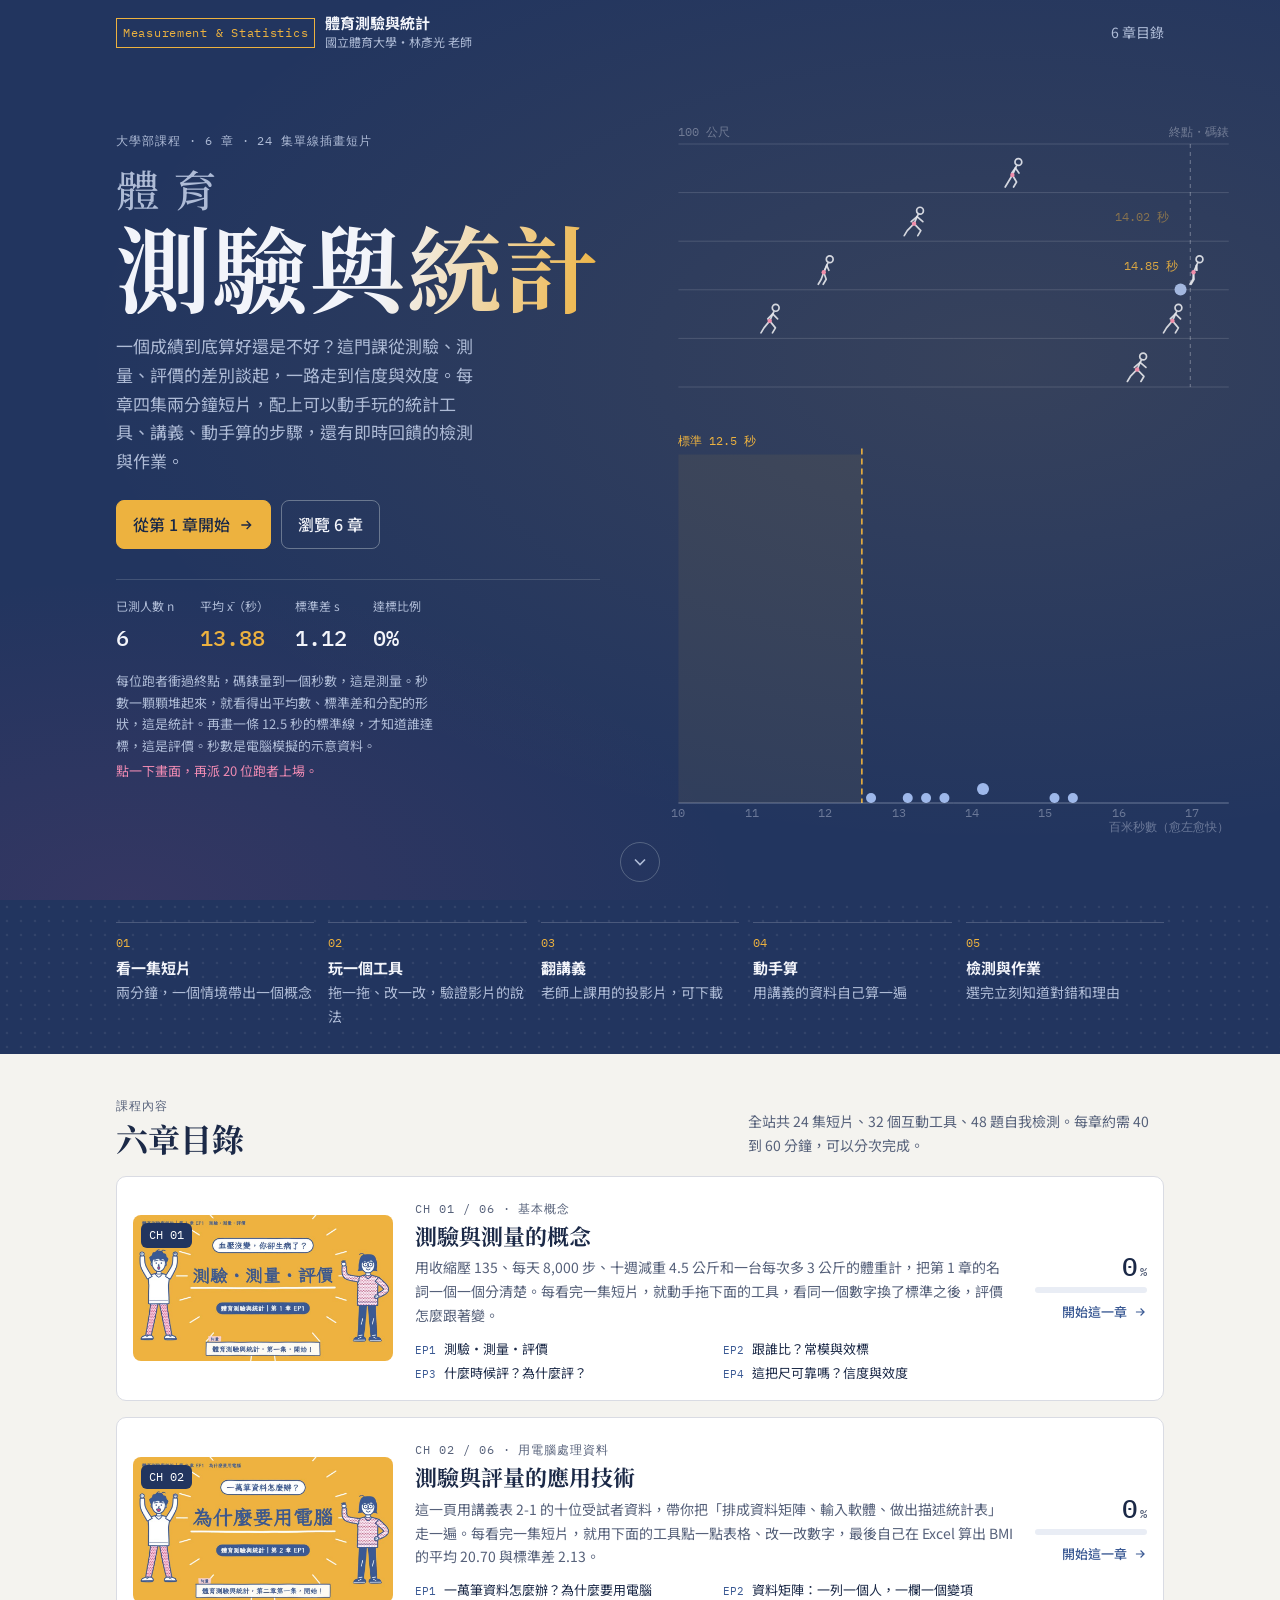
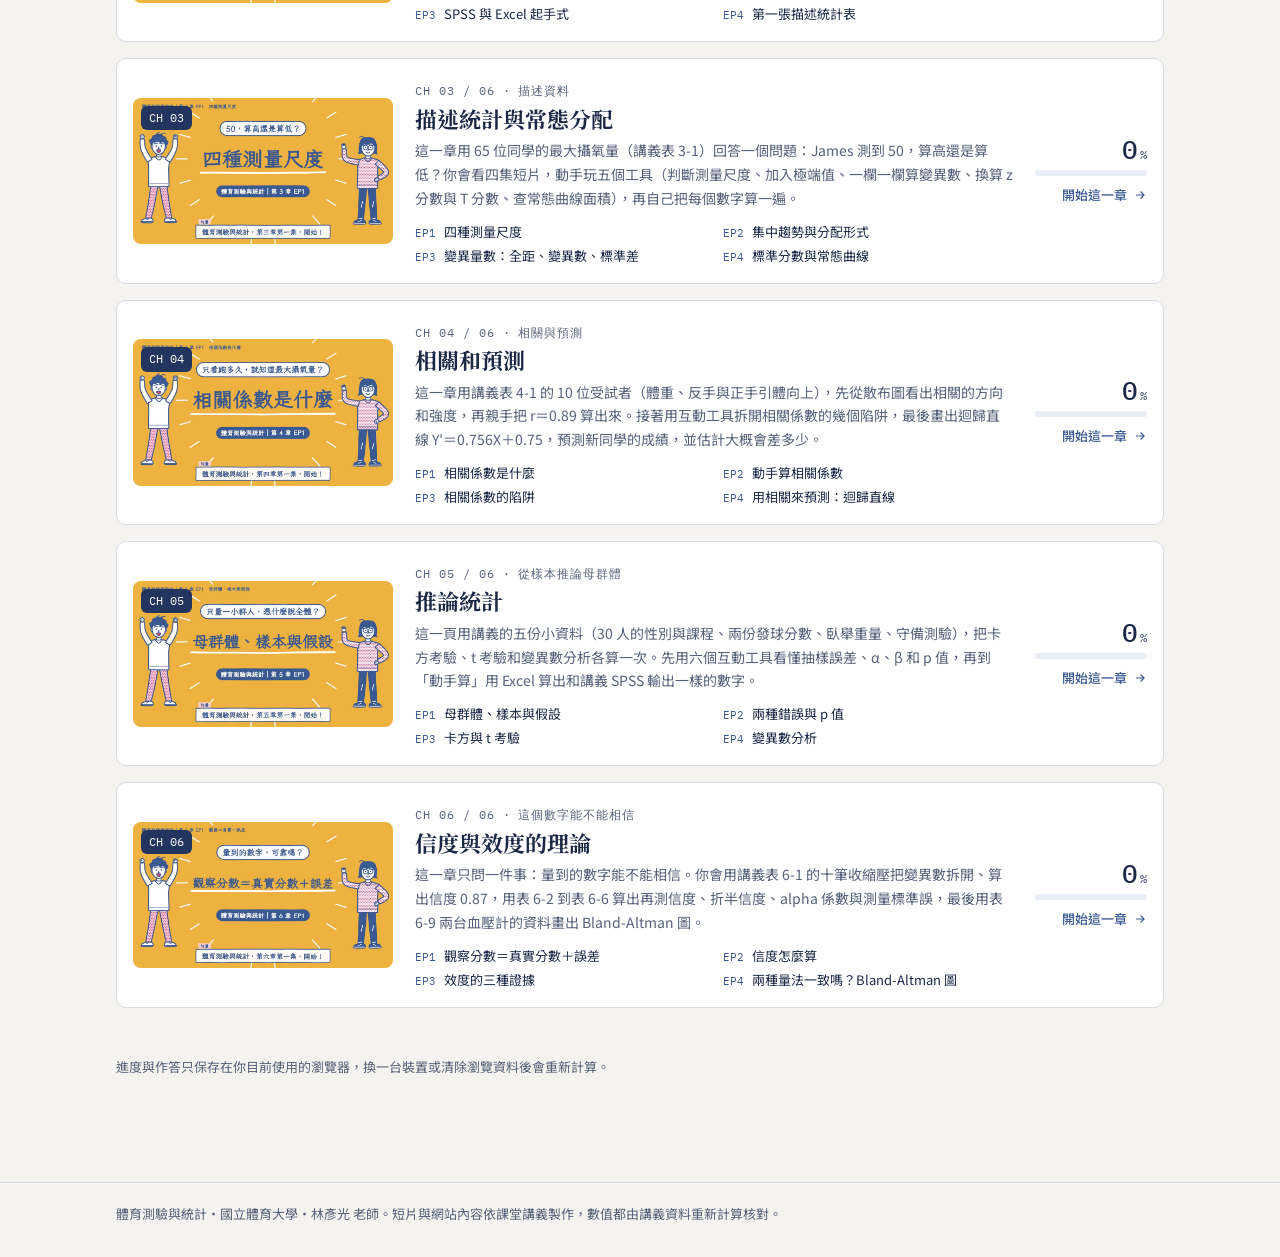
==== commit 7111cf7d: "首頁動畫改為跑者衝線、秒數堆成分配、標準線評價 Co-Authored-By: Claude Fable 5.2 <noreply@anthropic.com> Claude-Session: htt" ====
--- a/index.html
+++ b/index.html
@@ -427,6 +427,8 @@
 }
 @media (prefers-reduced-motion:reduce){.rv{animation:none;opacity:1;transform:none}.scroll-cue{animation:none}.chrow.pre{opacity:1;transform:none}}
 
+#hero{position:absolute;inset:0;width:100%;height:100%;z-index:-1;cursor:pointer;touch-action:manipulation}
+.live{flex-wrap:wrap;gap:14px 26px}
 .intro{--ball:#EDB23F;--curve:#F08BB3;--peg:rgba(226,232,247,.38)}
 .intro::after{background:radial-gradient(120% 90% at 78% 40%,rgba(237,178,63,.10),transparent 60%),radial-gradient(80% 60% at 10% 100%,rgba(214,69,127,.10),transparent 60%)}
 .intro h1 .t2{background:linear-gradient(100deg,var(--band-ink) 0%,var(--band-ink) 55%,var(--ball) 100%);-webkit-background-clip:text;background-clip:text;color:transparent}
@@ -470,7 +472,7 @@
 </style></head>
 <body>
 <section class="intro" id="top" aria-labelledby="intro-title">
- <canvas id="galton" aria-hidden="true"></canvas>
+ <canvas id="hero" aria-hidden="true"></canvas>
  <div class="wrap top intro-top"><div class="brand"><span class="brand-mark">Measurement &amp; Statistics</span><span><strong>體育測驗與統計</strong><small>國立體育大學・林彥光 老師</small></span></div><a class="top-link" href="#chapters">6 章目錄</a></div>
  <div class="wrap intro-body">
   <div class="intro-text">
@@ -479,9 +481,9 @@
    <p class="sub rv" style="--d:2">一個成績到底算好還是不好？這門課從測驗、測量、評價的差別談起，一路走到信度與效度。每章四集兩分鐘短片，配上可以動手玩的統計工具、講義、動手算的步驟，還有即時回饋的檢測與作業。</p>
    <div class="cta rv" style="--d:3"><a class="btn primary" href="ch1/index.html">從第 1 章開始 <svg viewBox="0 0 24 24" fill="none" stroke="currentColor" stroke-width="2"><path d="M5 12h14M13 6l6 6-6 6"/></svg></a><a class="btn ghost" href="#chapters">瀏覽 6 章</a></div>
    <div class="live rv" style="--d:4" aria-live="off">
-    <div><span>已落下 n</span><b id="gN">0</b></div><div><span>平均 x̄</span><b id="gM">—</b></div><div><span>標準差 s</span><b id="gS">—</b></div>
+    <div><span>已測人數 n</span><b id="gN">0</b></div><div><span>平均 x̄（秒）</span><b id="gM">—</b></div><div><span>標準差 s</span><b id="gS">—</b></div><div><span>達標比例</span><b id="gP">—</b></div>
    </div>
-   <p class="cap rv" style="--d:5">高爾頓板：每顆球碰到釘子時往左往右各一半機會，12 排之後的落點平均是 6、標準差約 1.732。球愈多，長條愈貼近粉紅色的常態曲線，這條曲線第 3 章會學到。<span class="hint">點一下畫面，倒入 50 顆球。</span></p>
+   <p class="cap rv" style="--d:5">每位跑者衝過終點，碼錶量到一個秒數，這是測量。秒數一顆顆堆起來，就看得出平均數、標準差和分配的形狀，這是統計。再畫一條 12.5 秒的標準線，才知道誰達標，這是評價。秒數是電腦模擬的示意資料。<span class="hint">點一下畫面，再派 20 位跑者上場。</span></p>
   </div>
  </div>
  <a class="scroll-cue" href="#chapters" aria-label="往下看 6 章目錄"><svg viewBox="0 0 24 24" fill="none" stroke="currentColor" stroke-width="2"><path d="M6 9l6 6 6-6"/></svg></a>
@@ -499,100 +501,107 @@
 <p class="home-note">進度與作答只保存在你目前使用的瀏覽器，換一台裝置或清除瀏覽資料後會重新計算。</p></main>
 <footer><div class="wrap">體育測驗與統計・國立體育大學・林彥光 老師。短片與網站內容依課堂講義製作，數值都由講義資料重新計算核對。</div></footer>
 <script type="application/json" id="homeData">[{"id": 1, "nV": 4, "nSec": 7, "nQ": 8, "nHW": 6}, {"id": 2, "nV": 4, "nSec": 6, "nQ": 8, "nHW": 6}, {"id": 3, "nV": 4, "nSec": 7, "nQ": 8, "nHW": 6}, {"id": 4, "nV": 4, "nSec": 7, "nQ": 8, "nHW": 6}, {"id": 5, "nV": 4, "nSec": 6, "nQ": 8, "nHW": 6}, {"id": 6, "nV": 4, "nSec": 7, "nQ": 8, "nHW": 6}]</script>
-<script>
-/* ===== Galton board intro ===== */
+<script>/* ===== 首頁動畫：跑者衝線 → 碼錶量到秒數 → 堆成分配 → 標準線評價 ===== */
 (()=>{
-const cv=document.getElementById('galton');if(!cv)return;
+const cv=document.getElementById('hero');if(!cv)return;
 const ctx=cv.getContext('2d');const intro=cv.closest('.intro');
 const RM=matchMedia('(prefers-reduced-motion: reduce)').matches;
-const R=12,NB=R+1,CAP=1600;
-const css=n=>getComputedStyle(intro).getPropertyValue(n).trim();
-const COL={ball:css('--ball')||'#EDB23F',curve:css('--curve')||'#F08BB3',peg:css('--peg')||'rgba(226,232,247,.38)'};
-const choose=(n,k)=>{let r=1;for(let i=1;i<=k;i++)r=r*(n-k+i)/i;return r;};
-const PMF=Array.from({length:NB},(_,k)=>choose(R,k)/Math.pow(2,R));
-const PEAK=Math.max(...PMF);
-const SD=Math.sqrt(R/4),MU=R/2;
+const C={ink:'rgba(226,232,247,.92)',dim:'rgba(226,232,247,.38)',faint:'rgba(226,232,247,.16)',must:'#EDB23F',pink:'#F08BB3',blue:'#9DB8EC'};
+const MU=13.6,SD=1.15,LO=10,HI=17.5,BW=0.25,NB=Math.round((HI-LO)/BW),STD=12.5,LANES=5,CAP=320;
 let W=0,H=0,dpr=1,G=null;
-let counts=new Array(NB).fill(0),N=0,balls=[],hits=new Map(),fade=1,resetting=false;
+let times=[],counts=new Array(NB).fill(0),runners=[],drops=[],pops=[],fade=1,resetting=false,seq=0;
 let running=false,visible=true,last=0,spawnAcc=0,statAcc=0;
+function rnorm(){let u=0;while(u===0)u=Math.random();return Math.sqrt(-2*Math.log(u))*Math.cos(2*Math.PI*Math.random());}
+function newTime(){let t;do{t=MU+SD*rnorm();}while(t<LO+0.3||t>HI-0.3);return Math.round(t*100)/100;}
 function layout(){
   const r=cv.getBoundingClientRect();W=r.width;H=r.height;dpr=Math.min(2,window.devicePixelRatio||1);
   cv.width=Math.round(W*dpr);cv.height=Math.round(H*dpr);ctx.setTransform(dpr,0,0,dpr,0,0);
   let x0,x1,y0,y1;
-  if(W>900){x0=W*0.53;x1=W-Math.max(28,W*0.04);y0=Math.max(128,H*0.17);y1=H-Math.max(56,H*0.08);}
-  else{const bh=Math.min(H*0.48,440);const tx=document.querySelector('.intro-text');const tb=tx?tx.getBoundingClientRect().bottom-r.top:0;x0=14;x1=W-14;y0=Math.max(H-bh,tb+36);y1=H-22;}
-  const bw=x1-x0,bh=y1-y0;
-  const pegH=bh*0.56,binH=bh*0.40;
-  const dx=Math.min(bw/(NB+1),pegH/(R-1)*1.25),dy=Math.min(pegH/(R-1),dx*0.92);
-  const cx=(x0+x1)/2,top=y0+(pegH-dy*(R-1))*0.5+8;
-  const binTop=top+dy*(R-1)+dy*0.9,bottom=Math.min(y1,binTop+binH);
-  G={cx,top,dx,dy,binTop,bottom,binH:bottom-binTop,br:Math.max(2.2,dx*0.2),pr:Math.max(1.6,dx*0.075)};
-}
-const pegX=(r,j)=>G.cx+(j-r/2)*G.dx,pegY=r=>G.top+r*G.dy;
-const binX=k=>G.cx+(k-R/2)*G.dx;
-function scale(){const mx=Math.max(...counts);return G.binH*0.86/Math.max(N*PEAK,mx,10);}
-function spawn(){if(balls.length>140)return;balls.push({r:0,k:0,t:0,dir:0,ph:'in',x:G.cx,y:G.top-G.dy*1.6,vy:0,sp:0.9+Math.random()*0.35});}
+  if(W>900){x0=W*0.53;x1=W-Math.max(28,W*0.04);y0=Math.max(120,H*0.16);y1=H-Math.max(64,H*0.09);}
+  else{const bh=Math.min(H*0.48,440);const tx=document.querySelector('.intro-text');const tb=tx?tx.getBoundingClientRect().bottom-r.top:0;x0=14;x1=W-14;y0=Math.max(H-bh,tb+30);y1=H-26;}
+  const bh=y1-y0;const trackH=bh*0.36;const laneH=trackH/LANES;
+  const histTop=y0+trackH+bh*0.10,base=y1-16;
+  G={x0,x1,y0,trackH,laneH,histTop,base,histH:base-histTop,binW:(x1-x0)/NB,startX:x0+10,finX:x1-Math.max(26,(x1-x0)*0.07),s:Math.max(0.55,Math.min(1,laneH/30))};
+}
+const tx=t=>G.x0+(t-LO)/(HI-LO)*(G.x1-G.x0);
+const laneY=l=>G.y0+G.laneH*(l+0.5);
+function dotR(){return Math.max(1.8,Math.min(G.binW*0.40,5));}
+function stackStep(){const r=dotR();const mx=Math.max(1,...counts);return Math.min(r*2.15,G.histH*0.92/mx);}
+function spawn(delay){runners.push({lane:(seq++)%LANES,t:newTime(),p:-(delay||0),ph:Math.random()*6});}
+function finish(rn){
+  const b=Math.min(NB-1,Math.max(0,Math.floor((rn.t-LO)/BW)));
+  pops.push({x:G.finX-10,y:laneY(rn.lane)+4,txt:rn.t.toFixed(2),a:1});
+  drops.push({x0:G.finX,y0:laneY(rn.lane),b,t:rn.t,p:0,slot:counts[b]+drops.filter(d=>d.b===b).length});
+}
 function step(dt){
   const s=dt/1000;
-  for(const b of balls){
-    if(b.ph==='in'){b.y+=G.dy*7*s*b.sp;if(b.y>=pegY(0)-G.br*1.6){b.ph='peg';b.y=pegY(0)-G.br*1.6;b.dir=Math.random()<0.5?0:1;hits.set('0,0',performance.now());}continue;}
-    if(b.ph==='peg'){b.t+=s*8.5*b.sp;const t=Math.min(1,b.t);const e=t<.5?2*t*t:1-Math.pow(-2*t+2,2)/2;
-      const xa=pegX(b.r,b.k),xb=pegX(b.r+1,b.k+b.dir);const ya=pegY(b.r)-G.br*1.6,yb=pegY(b.r+1)-G.br*1.6;
-      b.x=xa+(xb-xa)*e;b.y=ya+(yb-ya)*t-Math.sin(Math.PI*t)*G.dy*0.38;
-      if(b.t>=1){b.t=0;b.r++;b.k+=b.dir;
-        if(b.r>=R-1){b.ph='fall';b.x=binX(b.k);b.vy=G.dy*3;}else{b.dir=Math.random()<0.5?0:1;hits.set(b.r+','+b.k,performance.now());}}
-      continue;}
-    if(b.ph==='fall'){b.vy+=G.dy*60*s;b.y+=b.vy*s;const ty=G.bottom-counts[b.k]*scale()-G.br*0.6;
-      if(b.y>=ty||b.y>H+40){b.ph='done';counts[b.k]++;N++;}}
-  }
-  balls=balls.filter(b=>b.ph!=='done');
-  if(N>=CAP&&!resetting){resetting=true;}
-  if(resetting){fade-=s*0.9;if(fade<=0){counts.fill(0);N=0;fade=1;resetting=false;}}
+  for(const rn of runners){const dur=rn.t*0.20;rn.p+=s/dur;rn.ph+=s*(15-rn.t*0.35);if(rn.p>=1&&!rn.done){rn.done=true;finish(rn);}}
+  runners=runners.filter(rn=>rn.p<1.12);
+  for(const d of drops){d.p+=s/0.75;if(d.p>=1){counts[d.b]++;times.push(d.t);d.dead=true;}}
+  drops=drops.filter(d=>!d.dead);
+  for(const p of pops){p.a-=s/1.3;p.x-=s*16;}pops=pops.filter(p=>p.a>0);
+  if(times.length>=CAP&&!resetting&&!runners.length&&!drops.length)resetting=true;
+  if(resetting){fade-=s*0.8;if(fade<=0){times=[];counts.fill(0);fade=1;resetting=false;}}
+}
+function stats(){const n=times.length;if(n<2)return{n,m:NaN,sd:NaN,pass:NaN};const m=times.reduce((a,b)=>a+b,0)/n;const v=times.reduce((a,b)=>a+(b-m)**2,0)/(n-1);return{n,m,sd:Math.sqrt(v),pass:times.filter(t=>t<=STD).length/n};}
+function runner(x,y,ph,k){
+  const s=G.s*k;ctx.save();ctx.translate(x,y);ctx.lineWidth=1.7;ctx.lineCap='round';ctx.lineJoin='round';ctx.strokeStyle=C.ink;
+  const sw=Math.sin(ph),sw2=Math.sin(ph+Math.PI);
+  ctx.beginPath();ctx.moveTo(-2*s,-2*s);ctx.lineTo(2*s,-11*s);ctx.stroke();                         // 軀幹（前傾）
+  ctx.beginPath();ctx.moveTo(-2*s,-2*s);ctx.lineTo((-2+7*sw)*s,5*s);ctx.lineTo((-2+7*sw-3)*s,10*s);ctx.stroke(); // 腿
+  ctx.beginPath();ctx.moveTo(-2*s,-2*s);ctx.lineTo((-2+7*sw2)*s,5*s);ctx.lineTo((-2+7*sw2-3)*s,10*s);ctx.stroke();
+  ctx.beginPath();ctx.moveTo(1*s,-9*s);ctx.lineTo((1+6*sw2)*s,-4*s);ctx.stroke();                   // 手
+  ctx.beginPath();ctx.moveTo(1*s,-9*s);ctx.lineTo((1+6*sw)*s,-4*s);ctx.stroke();
+  ctx.beginPath();ctx.arc(4*s,-15*s,3.4*s,0,7);ctx.fillStyle='#22355F';ctx.fill();ctx.stroke();      // 頭
+  ctx.beginPath();ctx.arc(-2*s,-2*s,2.2*s,0,7);ctx.fillStyle=C.pink;ctx.fill();                       // 短褲
+  ctx.restore();
 }
 function draw(){
-  ctx.clearRect(0,0,W,H);const now=performance.now();
-  // pegs
-  for(let r=0;r<R-1;r++)for(let j=0;j<=r;j++){const h=hits.get(r+','+j);const a=h?Math.max(0,1-(now-h)/260):0;
-    ctx.beginPath();ctx.arc(pegX(r,j),pegY(r),G.pr+a*G.pr*0.9,0,7);ctx.fillStyle=a>0?`rgba(240,139,179,${0.25+a*0.6})`:COL.peg;ctx.fill();}
-  // funnel
-  ctx.strokeStyle=COL.peg;ctx.lineWidth=1.2;ctx.beginPath();ctx.moveTo(G.cx-G.dx*1.3,G.top-G.dy*2.4);ctx.lineTo(G.cx-G.dx*0.42,G.top-G.dy*0.9);ctx.moveTo(G.cx+G.dx*1.3,G.top-G.dy*2.4);ctx.lineTo(G.cx+G.dx*0.42,G.top-G.dy*0.9);ctx.stroke();
-  // bins
-  const sc=scale();ctx.globalAlpha=fade;
-  ctx.strokeStyle='rgba(226,232,247,.14)';ctx.lineWidth=1;ctx.beginPath();
-  for(let k=0;k<=NB;k++){const x=binX(k)-G.dx/2;ctx.moveTo(x,G.binTop);ctx.lineTo(x,G.bottom);}ctx.stroke();
-  ctx.strokeStyle='rgba(226,232,247,.3)';ctx.beginPath();ctx.moveTo(binX(0)-G.dx/2,G.bottom);ctx.lineTo(binX(R)+G.dx/2,G.bottom);ctx.stroke();
-  const bw=G.dx*0.78;
-  for(let k=0;k<NB;k++){const h=counts[k]*sc;if(h<=0)continue;const x=binX(k)-bw/2,y=G.bottom-h;
-    const gr=ctx.createLinearGradient(0,y,0,G.bottom);gr.addColorStop(0,'rgba(237,178,63,.85)');gr.addColorStop(1,'rgba(237,178,63,.25)');
-    ctx.fillStyle=gr;ctx.fillRect(x,y,bw,h);}
-  // normal curve (expected counts)
-  if(N>0){ctx.strokeStyle=COL.curve;ctx.lineWidth=2.2;ctx.beginPath();
-    for(let i=0;i<=160;i++){const v=-0.6+(R+1.2)*i/160;const e=N*Math.exp(-0.5*((v-MU)/SD)**2)/(SD*Math.sqrt(2*Math.PI));const px=G.cx+(v-R/2)*G.dx,py=G.bottom-Math.min(e*sc,G.binH*1.05);i?ctx.lineTo(px,py):ctx.moveTo(px,py);}
-    ctx.stroke();}
+  ctx.clearRect(0,0,W,H);const fs=Math.max(9,Math.min(12,(G.x1-G.x0)/42));ctx.font=`${fs}px "IBM Plex Mono",ui-monospace,monospace`;
+  // 跑道
+  ctx.strokeStyle=C.faint;ctx.lineWidth=1;ctx.beginPath();
+  for(let l=0;l<=LANES;l++){const y=G.y0+G.laneH*l;ctx.moveTo(G.x0,y);ctx.lineTo(G.x1,y);}ctx.stroke();
+  ctx.strokeStyle=C.dim;ctx.setLineDash([4,4]);ctx.beginPath();ctx.moveTo(G.finX,G.y0);ctx.lineTo(G.finX,G.y0+G.trackH);ctx.stroke();ctx.setLineDash([]);
+  ctx.fillStyle=C.dim;ctx.textAlign='left';ctx.fillText('100 公尺',G.x0,G.y0-8);ctx.textAlign='right';ctx.fillText('終點・碼錶',G.x1,G.y0-8);
+  for(const rn of runners){if(rn.p<0)continue;const p=Math.min(1,rn.p);runner(G.startX+(G.finX-G.startX)*p+(rn.p>1?(rn.p-1)*120:0),laneY(rn.lane)+G.laneH*0.18,rn.ph,1);}
+  ctx.textAlign='right';for(const p of pops){ctx.fillStyle=`rgba(237,178,63,${Math.max(0,p.a)})`;ctx.fillText(p.txt+' 秒',p.x,p.y);}
+  // 分配
+  ctx.globalAlpha=fade;const r=dotR(),st=stackStep();
+  const sx=tx(STD);ctx.fillStyle='rgba(237,178,63,.07)';ctx.fillRect(G.x0,G.histTop,sx-G.x0,G.histH);
+  for(let b=0;b<NB;b++){const cx=G.x0+G.binW*(b+0.5);const pass=LO+BW*(b+1)<=STD+1e-9;ctx.fillStyle=pass?C.must:C.blue;
+    for(let k=0;k<counts[b];k++){ctx.beginPath();ctx.arc(cx,G.base-r-k*st,r,0,7);ctx.fill();}}
+  const S=stats();
+  if(S.n>=12){ctx.strokeStyle=C.pink;ctx.lineWidth=2;ctx.beginPath();
+    for(let i=0;i<=140;i++){const t=LO+(HI-LO)*i/140;const e=S.n*BW*Math.exp(-0.5*((t-S.m)/S.sd)**2)/(S.sd*Math.sqrt(2*Math.PI));const y=G.base-Math.min(e*st,G.histH);i?ctx.lineTo(tx(t),y):ctx.moveTo(tx(t),y);}ctx.stroke();
+    ctx.strokeStyle=C.ink;ctx.lineWidth=1.4;ctx.beginPath();ctx.moveTo(tx(S.m),G.histTop+14);ctx.lineTo(tx(S.m),G.base);ctx.stroke();
+    ctx.fillStyle=C.ink;ctx.textAlign='center';ctx.fillText('平均 '+S.m.toFixed(2),tx(S.m),G.histTop+8);}
+  ctx.strokeStyle=C.must;ctx.lineWidth=1.6;ctx.setLineDash([6,4]);ctx.beginPath();ctx.moveTo(sx,G.histTop-6);ctx.lineTo(sx,G.base);ctx.stroke();ctx.setLineDash([]);
+  ctx.fillStyle=C.must;ctx.textAlign='left';ctx.fillText('標準 '+STD.toFixed(1)+' 秒',G.x0,G.histTop-10);
   ctx.globalAlpha=1;
-  // balls
-  for(const b of balls){ctx.beginPath();ctx.arc(b.x,b.y,G.br,0,7);ctx.fillStyle='rgba(237,178,63,.18)';ctx.fill();
-    ctx.beginPath();ctx.arc(b.x,b.y,G.br*0.62,0,7);ctx.fillStyle=COL.ball;ctx.fill();}
-  // axis labels
-  ctx.fillStyle='rgba(226,232,247,.45)';ctx.font=`${Math.max(9,Math.min(12,G.dx*0.42))}px "IBM Plex Mono",ui-monospace,monospace`;ctx.textAlign='center';
-  for(let k=0;k<NB;k+=(G.dx<20?2:1))ctx.fillText(k,binX(k),G.bottom+14);
-}
-const elN=document.getElementById('gN'),elM=document.getElementById('gM'),elS=document.getElementById('gS');
-function stats(){if(!elN)return;elN.textContent=N.toLocaleString();if(N<2){elM.textContent='—';elS.textContent='—';return;}
-  let m=0;counts.forEach((c,k)=>m+=c*k);m/=N;let v=0;counts.forEach((c,k)=>v+=c*(k-m)**2);v/=(N-1);elM.textContent=m.toFixed(3);elS.textContent=Math.sqrt(v).toFixed(3);}
+  // 落下中的點
+  for(const d of drops){const e=d.p<.5?2*d.p*d.p:1-Math.pow(-2*d.p+2,2)/2;const x1=G.x0+G.binW*(d.b+0.5),y1=G.base-r-d.slot*st;
+    const x=d.x0+(x1-d.x0)*e,y=d.y0+(y1-d.y0)*e-Math.sin(Math.PI*d.p)*18;ctx.beginPath();ctx.arc(x,y,r+1,0,7);ctx.fillStyle=d.t<=STD?C.must:C.blue;ctx.fill();}
+  // 軸
+  ctx.strokeStyle=C.dim;ctx.lineWidth=1;ctx.beginPath();ctx.moveTo(G.x0,G.base);ctx.lineTo(G.x1,G.base);ctx.stroke();
+  ctx.fillStyle=C.dim;ctx.textAlign='center';const stp=(G.x1-G.x0)<420?2:1;
+  for(let t=LO;t<=HI;t+=stp)ctx.fillText(t,tx(t),G.base+14);
+  ctx.textAlign='right';ctx.fillText('百米秒數（愈左愈快）',G.x1,G.base+ (W>900?28:26));
+}
+const eN=document.getElementById('gN'),eM=document.getElementById('gM'),eS=document.getElementById('gS'),eP=document.getElementById('gP');
+function show(){if(!eN)return;const S=stats();eN.textContent=S.n;eM.textContent=S.n<2?'—':S.m.toFixed(2);eS.textContent=S.n<2?'—':S.sd.toFixed(2);if(eP)eP.textContent=S.n<2?'—':Math.round(S.pass*100)+'%';}
 function loop(ts){if(!running)return;const dt=Math.min(50,ts-(last||ts));last=ts;
-  spawnAcc+=dt;const every=resetting?1e9:60;while(spawnAcc>every){spawn();spawnAcc-=every;}if(spawnAcc>every)spawnAcc=0;
-  step(dt);draw();statAcc+=dt;if(statAcc>180){stats();statAcc=0;}requestAnimationFrame(loop);}
+  spawnAcc+=dt;if(spawnAcc>420){spawnAcc=0;if(!resetting&&times.length+runners.length+drops.length<CAP)spawn();}
+  step(dt);draw();statAcc+=dt;if(statAcc>200){show();statAcc=0;}requestAnimationFrame(loop);}
 function start(){if(running||RM)return;running=true;last=0;requestAnimationFrame(loop);}
 function stop(){running=false;}
 layout();
-if(RM){const n=800;for(let k=0;k<NB;k++)counts[k]=Math.round(n*PMF[k]);N=counts.reduce((a,b)=>a+b,0);draw();stats();}
-else{start();}
-let rt;addEventListener('resize',()=>{clearTimeout(rt);rt=setTimeout(()=>{layout();balls=[];draw();},120);});
+if(RM){for(let i=0;i<160;i++){const t=newTime();times.push(t);counts[Math.floor((t-LO)/BW)]++;}draw();show();}
+else{for(let i=0;i<3;i++)spawn(i*0.25);start();}
+let rt;addEventListener('resize',()=>{clearTimeout(rt);rt=setTimeout(()=>{layout();draw();},120);});
 new IntersectionObserver(es=>{visible=es[0].isIntersecting;visible&&!document.hidden?start():stop();},{threshold:0.02}).observe(intro);
 document.addEventListener('visibilitychange',()=>{document.hidden?stop():visible&&start();});
-cv.addEventListener('click',()=>{if(RM||resetting)return;for(let i=0;i<50;i++)setTimeout(spawn,i*14);});
-// chapter rows reveal
+cv.addEventListener('click',()=>{if(RM||resetting)return;for(let i=0;i<20;i++)spawn(i*0.12);});
+// 章節列進場
 const rows=[...document.querySelectorAll('.chrow')];
 if(!RM&&'IntersectionObserver' in window){rows.forEach(r=>r.classList.add('pre'));
   const io=new IntersectionObserver(es=>es.forEach(e=>{if(e.isIntersecting){const i=rows.indexOf(e.target);e.target.style.transitionDelay=(i%2)*80+'ms';e.target.classList.add('in');e.target.classList.remove('pre');io.unobserve(e.target);}}),{rootMargin:'0px 0px -8% 0px'});
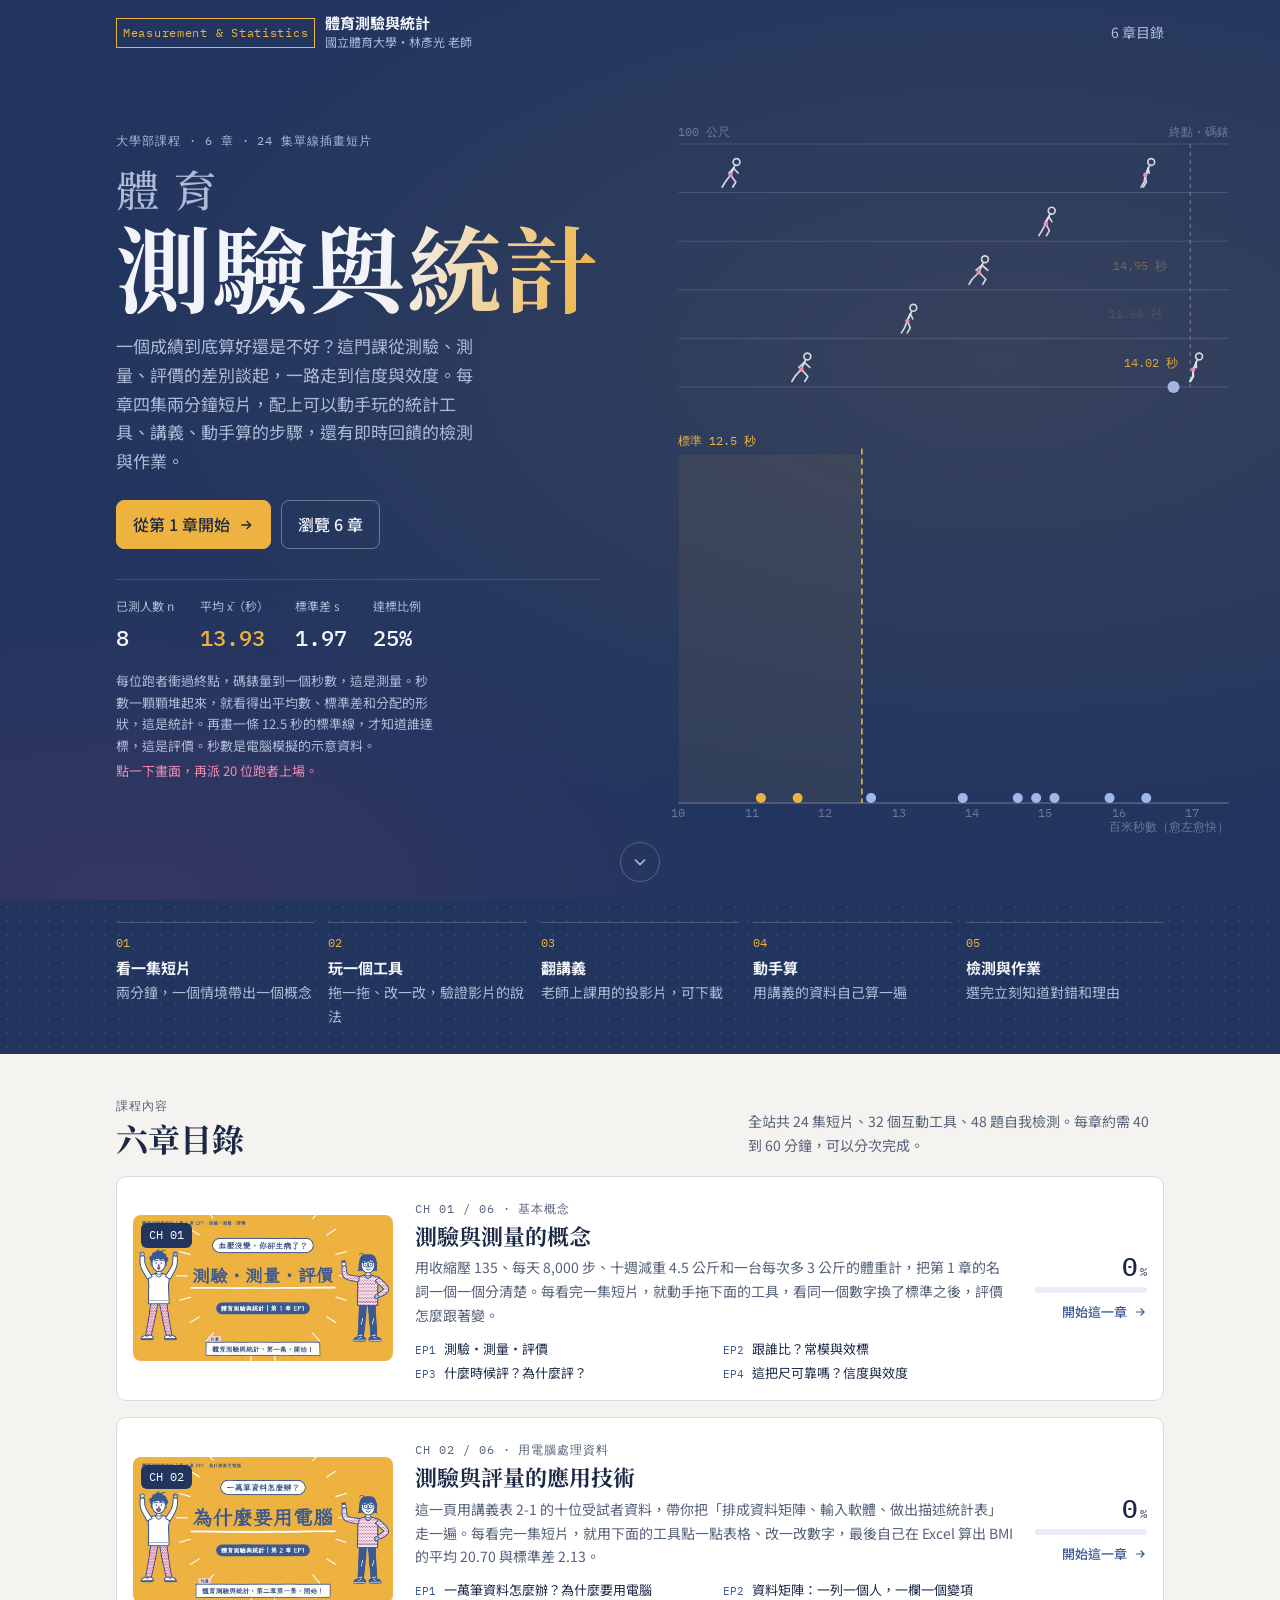
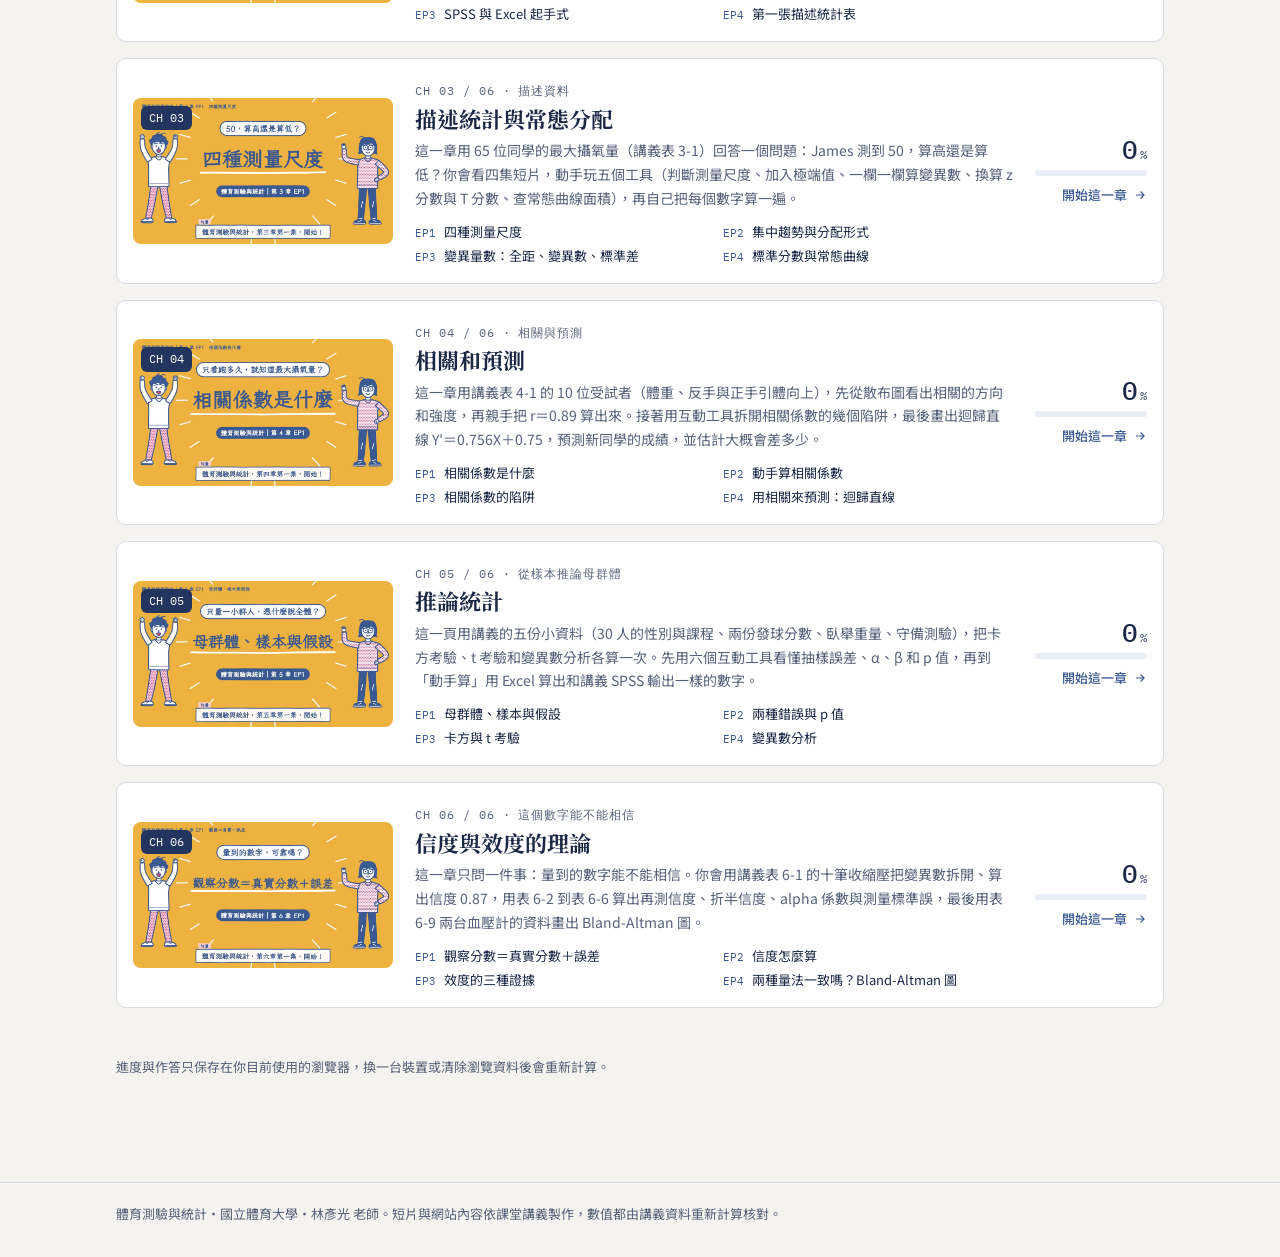
==== commit 17bb4392: "影片改用 YouTube 內嵌播放，移除儲存庫內的 mp4 Co-Authored-By: Claude Fable 5.2 <noreply@anthropic.com> Claude-Sessio" ====
--- a/index.html
+++ b/index.html
@@ -372,6 +372,12 @@
 .formula{white-space:normal;overflow-wrap:anywhere}
 .sec-body .tbl-wrap,.ref .tbl-wrap{margin:0 0 12px}
 
+/* YouTube 內嵌播放 */
+.video .thumb.yt{cursor:pointer}
+.video .thumb iframe{width:100%;height:100%;border:0;display:block}
+.ytlink{font-size:12px;color:var(--muted);margin-top:auto;align-self:flex-start}
+.ytlink:hover{color:var(--accent)}
+
 /* ===== animated intro ===== */
 .intro{--ball:#5CC9CE;--curve:#F0A24A;--peg:rgba(232,241,238,.38);position:relative;min-height:100vh;min-height:100svh;background:var(--band);color:var(--band-ink);overflow:hidden;display:flex;flex-direction:column;isolation:isolate}
 .intro::after{content:"";position:absolute;inset:0;z-index:-1;pointer-events:none;background:radial-gradient(120% 90% at 78% 40%,rgba(92,201,206,.10),transparent 60%),radial-gradient(80% 60% at 10% 100%,rgba(240,162,74,.08),transparent 60%)}
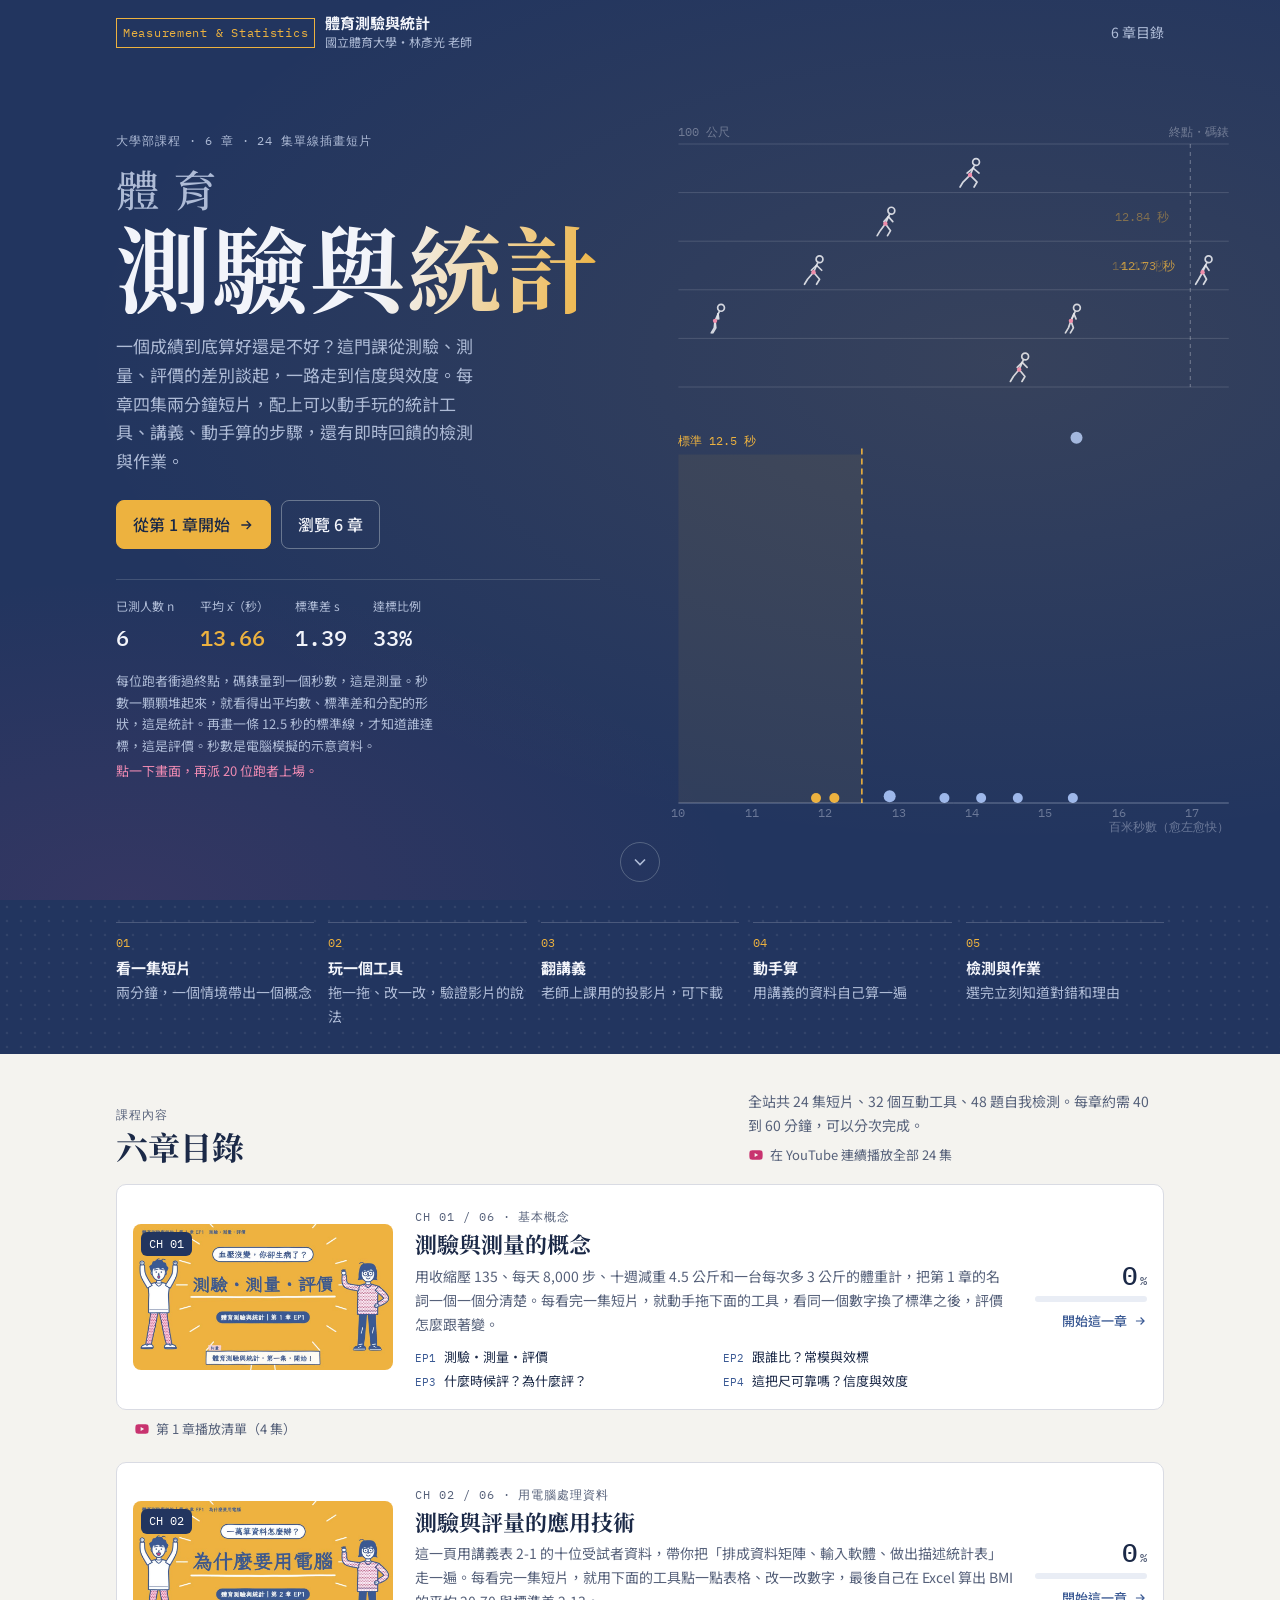
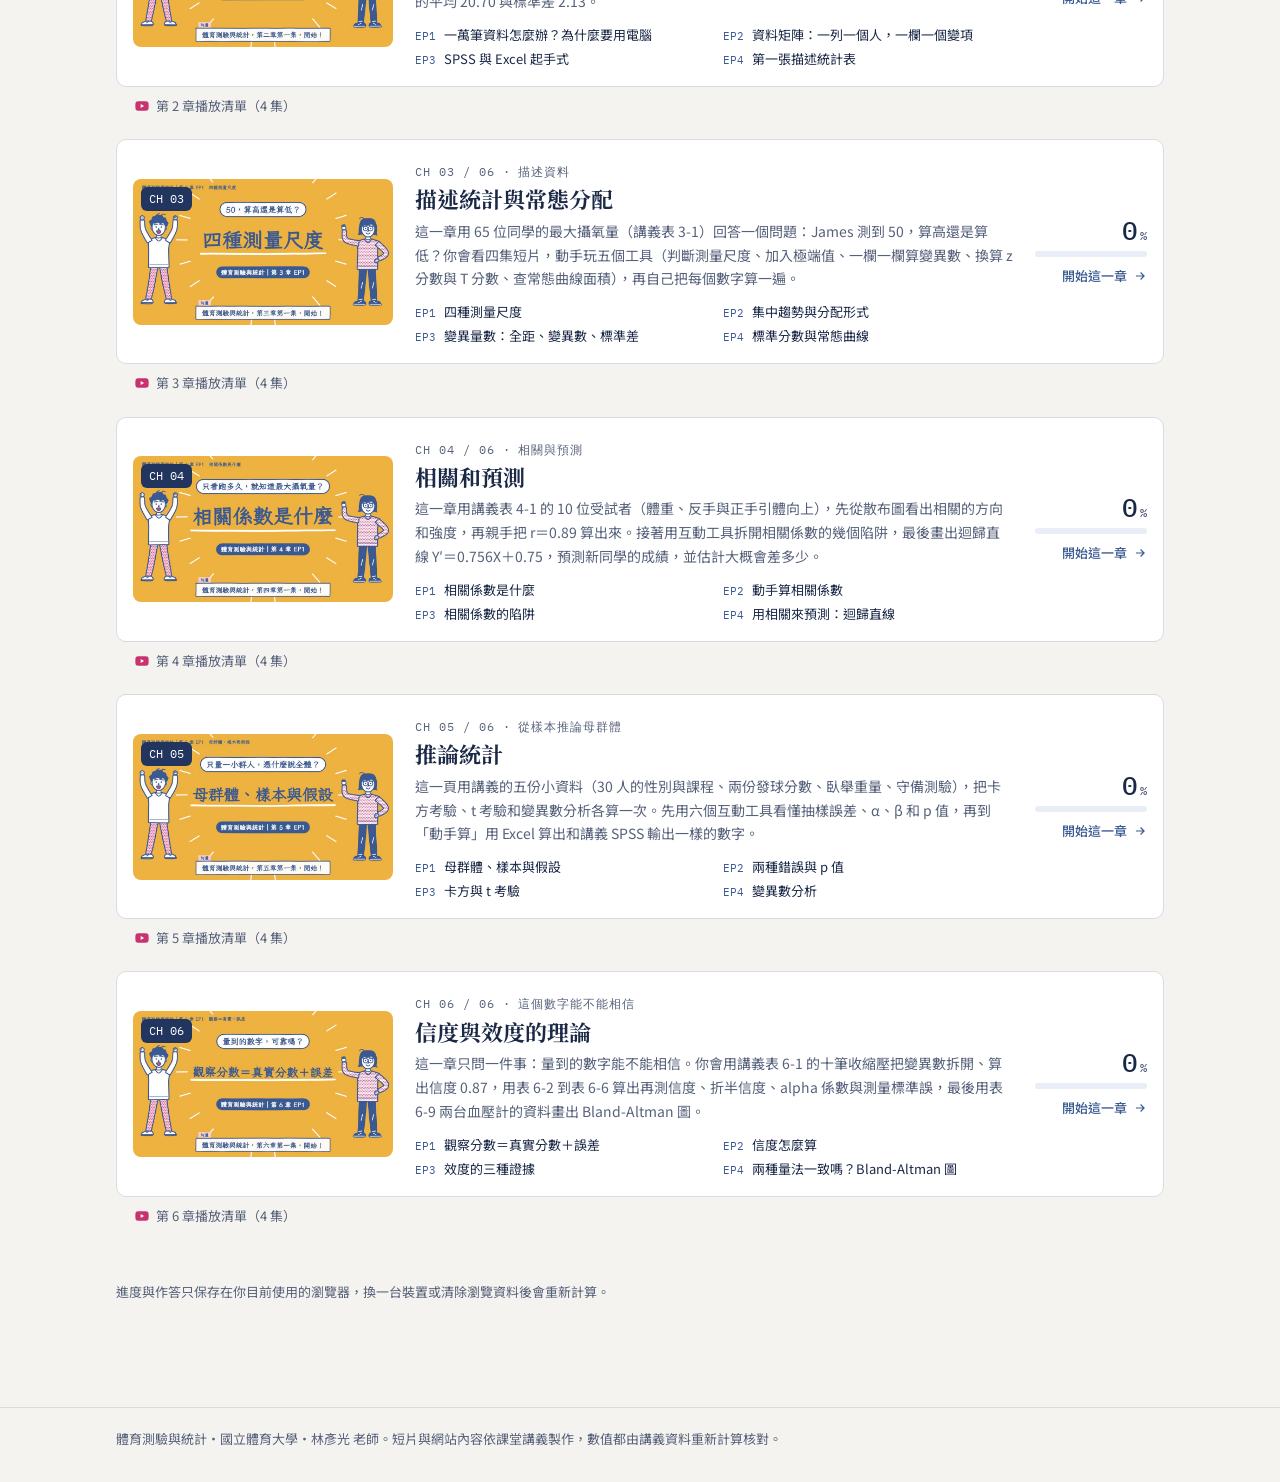
==== commit acc95b6b: "首頁加入各章與全部影片的 YouTube 播放清單連結 Co-Authored-By: Claude Fable 5.2 <noreply@anthropic.com> Claude-Session:" ====
--- a/index.html
+++ b/index.html
@@ -467,6 +467,11 @@
 .chrow.done .bar i{background:var(--ok)}
 .chrow .cta{font-size:13px;color:var(--accent);display:inline-flex;align-items:center;gap:6px;font-weight:500}
 .chrow .cta svg{width:14px;height:14px}
+.chyt,.allyt{display:inline-flex;align-items:center;gap:6px;font-size:13px;color:var(--muted);text-decoration:none}
+.chyt svg,.allyt svg{width:16px;height:16px;color:var(--amber);flex:0 0 auto}
+.chyt:hover,.allyt:hover{color:var(--accent);text-decoration:underline}
+.chyt{margin:-8px 0 6px 18px;width:max-content}
+.allyt{display:flex;margin-top:6px}
 .home-note{font-size:13px;color:var(--muted);margin:0 0 40px}
 @media (max-width:860px){
  .flow{grid-template-columns:1fr 1fr}
@@ -495,14 +500,20 @@
  <a class="scroll-cue" href="#chapters" aria-label="往下看 6 章目錄"><svg viewBox="0 0 24 24" fill="none" stroke="currentColor" stroke-width="2"><path d="M6 9l6 6 6-6"/></svg></a>
 </section>
 <div class="band"><div class="wrap flowband"><ol class="flow"><li><b>看一集短片</b>兩分鐘，一個情境帶出一個概念</li><li><b>玩一個工具</b>拖一拖、改一改，驗證影片的說法</li><li><b>翻講義</b>老師上課用的投影片，可下載</li><li><b>動手算</b>用講義的資料自己算一遍</li><li><b>檢測與作業</b>選完立刻知道對錯和理由</li></ol></div></div>
-<main class="wrap" id="chapters" style="padding-top:36px"><div class="home-head"><div><span class="label">課程內容</span><h2>六章目錄</h2></div><p>全站共 24 集短片、32 個互動工具、48 題自我檢測。每章約需 40 到 60 分鐘，可以分次完成。</p></div>
+<main class="wrap" id="chapters" style="padding-top:36px"><div class="home-head"><div><span class="label">課程內容</span><h2>六章目錄</h2></div><p>全站共 24 集短片、32 個互動工具、48 題自我檢測。每章約需 40 到 60 分鐘，可以分次完成。<a class="allyt" href="https://www.youtube.com/playlist?list=PLI-QEvDoKmEA" target="_blank" rel="noopener"><svg viewBox="0 0 24 24" fill="currentColor" aria-hidden="true"><path d="M21.6 7.2a2.5 2.5 0 0 0-1.8-1.8C18.2 5 12 5 12 5s-6.2 0-7.8.4A2.5 2.5 0 0 0 2.4 7.2 26 26 0 0 0 2 12a26 26 0 0 0 .4 4.8 2.5 2.5 0 0 0 1.8 1.8C5.8 19 12 19 12 19s6.2 0 7.8-.4a2.5 2.5 0 0 0 1.8-1.8A26 26 0 0 0 22 12a26 26 0 0 0-.4-4.8zM10 15V9l5.2 3L10 15z"/></svg>在 YouTube 連續播放全部 24 集</a></p></div>
 <div class="chlist">
 <a class="chrow" href="ch1/index.html" data-ch="1"><div class="pic"><img src="ch1/thumbs/ep1.jpg" alt="" loading="lazy"><span>CH 01</span></div><div><span class="label">CH 01 / 06 · 基本概念</span><h3>測驗與測量的概念</h3><p>用收縮壓 135、每天 8,000 步、十週減重 4.5 公斤和一台每次多 3 公斤的體重計，把第 1 章的名詞一個一個分清楚。每看完一集短片，就動手拖下面的工具，看同一個數字換了標準之後，評價怎麼跟著變。</p><ol><li><span>EP1</span>測驗・測量・評價</li><li><span>EP2</span>跟誰比？常模與效標</li><li><span>EP3</span>什麼時候評？為什麼評？</li><li><span>EP4</span>這把尺可靠嗎？信度與效度</li></ol></div><div class="go"><div class="pct">0<small>%</small></div><div class="bar"><i></i></div><span class="cta"><span>開始這一章</span><svg viewBox="0 0 24 24" fill="none" stroke="currentColor" stroke-width="2"><path d="M5 12h14M13 6l6 6-6 6"/></svg></span></div></a>
+<a class="chyt" href="https://www.youtube.com/playlist?list=PLL1gDochNhs0" target="_blank" rel="noopener"><svg viewBox="0 0 24 24" fill="currentColor" aria-hidden="true"><path d="M21.6 7.2a2.5 2.5 0 0 0-1.8-1.8C18.2 5 12 5 12 5s-6.2 0-7.8.4A2.5 2.5 0 0 0 2.4 7.2 26 26 0 0 0 2 12a26 26 0 0 0 .4 4.8 2.5 2.5 0 0 0 1.8 1.8C5.8 19 12 19 12 19s6.2 0 7.8-.4a2.5 2.5 0 0 0 1.8-1.8A26 26 0 0 0 22 12a26 26 0 0 0-.4-4.8zM10 15V9l5.2 3L10 15z"/></svg>第 1 章播放清單（4 集）</a>
 <a class="chrow" href="ch2/index.html" data-ch="2"><div class="pic"><img src="ch2/thumbs/ep1.jpg" alt="" loading="lazy"><span>CH 02</span></div><div><span class="label">CH 02 / 06 · 用電腦處理資料</span><h3>測驗與評量的應用技術</h3><p>這一頁用講義表 2-1 的十位受試者資料，帶你把「排成資料矩陣、輸入軟體、做出描述統計表」走一遍。每看完一集短片，就用下面的工具點一點表格、改一改數字，最後自己在 Excel 算出 BMI 的平均 20.70 與標準差 2.13。</p><ol><li><span>EP1</span>一萬筆資料怎麼辦？為什麼要用電腦</li><li><span>EP2</span>資料矩陣：一列一個人，一欄一個變項</li><li><span>EP3</span>SPSS 與 Excel 起手式</li><li><span>EP4</span>第一張描述統計表</li></ol></div><div class="go"><div class="pct">0<small>%</small></div><div class="bar"><i></i></div><span class="cta"><span>開始這一章</span><svg viewBox="0 0 24 24" fill="none" stroke="currentColor" stroke-width="2"><path d="M5 12h14M13 6l6 6-6 6"/></svg></span></div></a>
+<a class="chyt" href="https://www.youtube.com/playlist?list=PLY5eggl_pW5o" target="_blank" rel="noopener"><svg viewBox="0 0 24 24" fill="currentColor" aria-hidden="true"><path d="M21.6 7.2a2.5 2.5 0 0 0-1.8-1.8C18.2 5 12 5 12 5s-6.2 0-7.8.4A2.5 2.5 0 0 0 2.4 7.2 26 26 0 0 0 2 12a26 26 0 0 0 .4 4.8 2.5 2.5 0 0 0 1.8 1.8C5.8 19 12 19 12 19s6.2 0 7.8-.4a2.5 2.5 0 0 0 1.8-1.8A26 26 0 0 0 22 12a26 26 0 0 0-.4-4.8zM10 15V9l5.2 3L10 15z"/></svg>第 2 章播放清單（4 集）</a>
 <a class="chrow" href="ch3/index.html" data-ch="3"><div class="pic"><img src="ch3/thumbs/ep1.jpg" alt="" loading="lazy"><span>CH 03</span></div><div><span class="label">CH 03 / 06 · 描述資料</span><h3>描述統計與常態分配</h3><p>這一章用 65 位同學的最大攝氧量（講義表 3-1）回答一個問題：James 測到 50，算高還是算低？你會看四集短片，動手玩五個工具（判斷測量尺度、加入極端值、一欄一欄算變異數、換算 z 分數與 T 分數、查常態曲線面積），再自己把每個數字算一遍。</p><ol><li><span>EP1</span>四種測量尺度</li><li><span>EP2</span>集中趨勢與分配形式</li><li><span>EP3</span>變異量數：全距、變異數、標準差</li><li><span>EP4</span>標準分數與常態曲線</li></ol></div><div class="go"><div class="pct">0<small>%</small></div><div class="bar"><i></i></div><span class="cta"><span>開始這一章</span><svg viewBox="0 0 24 24" fill="none" stroke="currentColor" stroke-width="2"><path d="M5 12h14M13 6l6 6-6 6"/></svg></span></div></a>
+<a class="chyt" href="https://www.youtube.com/playlist?list=PLPcMscIV_MaM" target="_blank" rel="noopener"><svg viewBox="0 0 24 24" fill="currentColor" aria-hidden="true"><path d="M21.6 7.2a2.5 2.5 0 0 0-1.8-1.8C18.2 5 12 5 12 5s-6.2 0-7.8.4A2.5 2.5 0 0 0 2.4 7.2 26 26 0 0 0 2 12a26 26 0 0 0 .4 4.8 2.5 2.5 0 0 0 1.8 1.8C5.8 19 12 19 12 19s6.2 0 7.8-.4a2.5 2.5 0 0 0 1.8-1.8A26 26 0 0 0 22 12a26 26 0 0 0-.4-4.8zM10 15V9l5.2 3L10 15z"/></svg>第 3 章播放清單（4 集）</a>
 <a class="chrow" href="ch4/index.html" data-ch="4"><div class="pic"><img src="ch4/thumbs/ep1.jpg" alt="" loading="lazy"><span>CH 04</span></div><div><span class="label">CH 04 / 06 · 相關與預測</span><h3>相關和預測</h3><p>這一章用講義表 4-1 的 10 位受試者（體重、反手與正手引體向上），先從散布圖看出相關的方向和強度，再親手把 r＝0.89 算出來。接著用互動工具拆開相關係數的幾個陷阱，最後畫出迴歸直線 Y′＝0.756X＋0.75，預測新同學的成績，並估計大概會差多少。</p><ol><li><span>EP1</span>相關係數是什麼</li><li><span>EP2</span>動手算相關係數</li><li><span>EP3</span>相關係數的陷阱</li><li><span>EP4</span>用相關來預測：迴歸直線</li></ol></div><div class="go"><div class="pct">0<small>%</small></div><div class="bar"><i></i></div><span class="cta"><span>開始這一章</span><svg viewBox="0 0 24 24" fill="none" stroke="currentColor" stroke-width="2"><path d="M5 12h14M13 6l6 6-6 6"/></svg></span></div></a>
+<a class="chyt" href="https://www.youtube.com/playlist?list=PLVhp50Zj1lvg" target="_blank" rel="noopener"><svg viewBox="0 0 24 24" fill="currentColor" aria-hidden="true"><path d="M21.6 7.2a2.5 2.5 0 0 0-1.8-1.8C18.2 5 12 5 12 5s-6.2 0-7.8.4A2.5 2.5 0 0 0 2.4 7.2 26 26 0 0 0 2 12a26 26 0 0 0 .4 4.8 2.5 2.5 0 0 0 1.8 1.8C5.8 19 12 19 12 19s6.2 0 7.8-.4a2.5 2.5 0 0 0 1.8-1.8A26 26 0 0 0 22 12a26 26 0 0 0-.4-4.8zM10 15V9l5.2 3L10 15z"/></svg>第 4 章播放清單（4 集）</a>
 <a class="chrow" href="ch5/index.html" data-ch="5"><div class="pic"><img src="ch5/thumbs/ep1.jpg" alt="" loading="lazy"><span>CH 05</span></div><div><span class="label">CH 05 / 06 · 從樣本推論母群體</span><h3>推論統計</h3><p>這一頁用講義的五份小資料（30 人的性別與課程、兩份發球分數、臥舉重量、守備測驗），把卡方考驗、t 考驗和變異數分析各算一次。先用六個互動工具看懂抽樣誤差、α、β 和 p 值，再到「動手算」用 Excel 算出和講義 SPSS 輸出一樣的數字。</p><ol><li><span>EP1</span>母群體、樣本與假設</li><li><span>EP2</span>兩種錯誤與 p 值</li><li><span>EP3</span>卡方與 t 考驗</li><li><span>EP4</span>變異數分析</li></ol></div><div class="go"><div class="pct">0<small>%</small></div><div class="bar"><i></i></div><span class="cta"><span>開始這一章</span><svg viewBox="0 0 24 24" fill="none" stroke="currentColor" stroke-width="2"><path d="M5 12h14M13 6l6 6-6 6"/></svg></span></div></a>
+<a class="chyt" href="https://www.youtube.com/playlist?list=PLHrOfkGy3M_M" target="_blank" rel="noopener"><svg viewBox="0 0 24 24" fill="currentColor" aria-hidden="true"><path d="M21.6 7.2a2.5 2.5 0 0 0-1.8-1.8C18.2 5 12 5 12 5s-6.2 0-7.8.4A2.5 2.5 0 0 0 2.4 7.2 26 26 0 0 0 2 12a26 26 0 0 0 .4 4.8 2.5 2.5 0 0 0 1.8 1.8C5.8 19 12 19 12 19s6.2 0 7.8-.4a2.5 2.5 0 0 0 1.8-1.8A26 26 0 0 0 22 12a26 26 0 0 0-.4-4.8zM10 15V9l5.2 3L10 15z"/></svg>第 5 章播放清單（4 集）</a>
 <a class="chrow" href="ch6/index.html" data-ch="6"><div class="pic"><img src="ch6/thumbs/ep1.jpg" alt="" loading="lazy"><span>CH 06</span></div><div><span class="label">CH 06 / 06 · 這個數字能不能相信</span><h3>信度與效度的理論</h3><p>這一章只問一件事：量到的數字能不能相信。你會用講義表 6-1 的十筆收縮壓把變異數拆開、算出信度 0.87，用表 6-2 到表 6-6 算出再測信度、折半信度、alpha 係數與測量標準誤，最後用表 6-9 兩台血壓計的資料畫出 Bland-Altman 圖。</p><ol><li><span>EP1</span>觀察分數＝真實分數＋誤差</li><li><span>EP2</span>信度怎麼算</li><li><span>EP3</span>效度的三種證據</li><li><span>EP4</span>兩種量法一致嗎？Bland-Altman 圖</li></ol></div><div class="go"><div class="pct">0<small>%</small></div><div class="bar"><i></i></div><span class="cta"><span>開始這一章</span><svg viewBox="0 0 24 24" fill="none" stroke="currentColor" stroke-width="2"><path d="M5 12h14M13 6l6 6-6 6"/></svg></span></div></a>
+<a class="chyt" href="https://www.youtube.com/playlist?list=PLQ7ywJGqScxE" target="_blank" rel="noopener"><svg viewBox="0 0 24 24" fill="currentColor" aria-hidden="true"><path d="M21.6 7.2a2.5 2.5 0 0 0-1.8-1.8C18.2 5 12 5 12 5s-6.2 0-7.8.4A2.5 2.5 0 0 0 2.4 7.2 26 26 0 0 0 2 12a26 26 0 0 0 .4 4.8 2.5 2.5 0 0 0 1.8 1.8C5.8 19 12 19 12 19s6.2 0 7.8-.4a2.5 2.5 0 0 0 1.8-1.8A26 26 0 0 0 22 12a26 26 0 0 0-.4-4.8zM10 15V9l5.2 3L10 15z"/></svg>第 6 章播放清單（4 集）</a>
 </div>
 <p class="home-note">進度與作答只保存在你目前使用的瀏覽器，換一台裝置或清除瀏覽資料後會重新計算。</p></main>
 <footer><div class="wrap">體育測驗與統計・國立體育大學・林彥光 老師。短片與網站內容依課堂講義製作，數值都由講義資料重新計算核對。</div></footer>
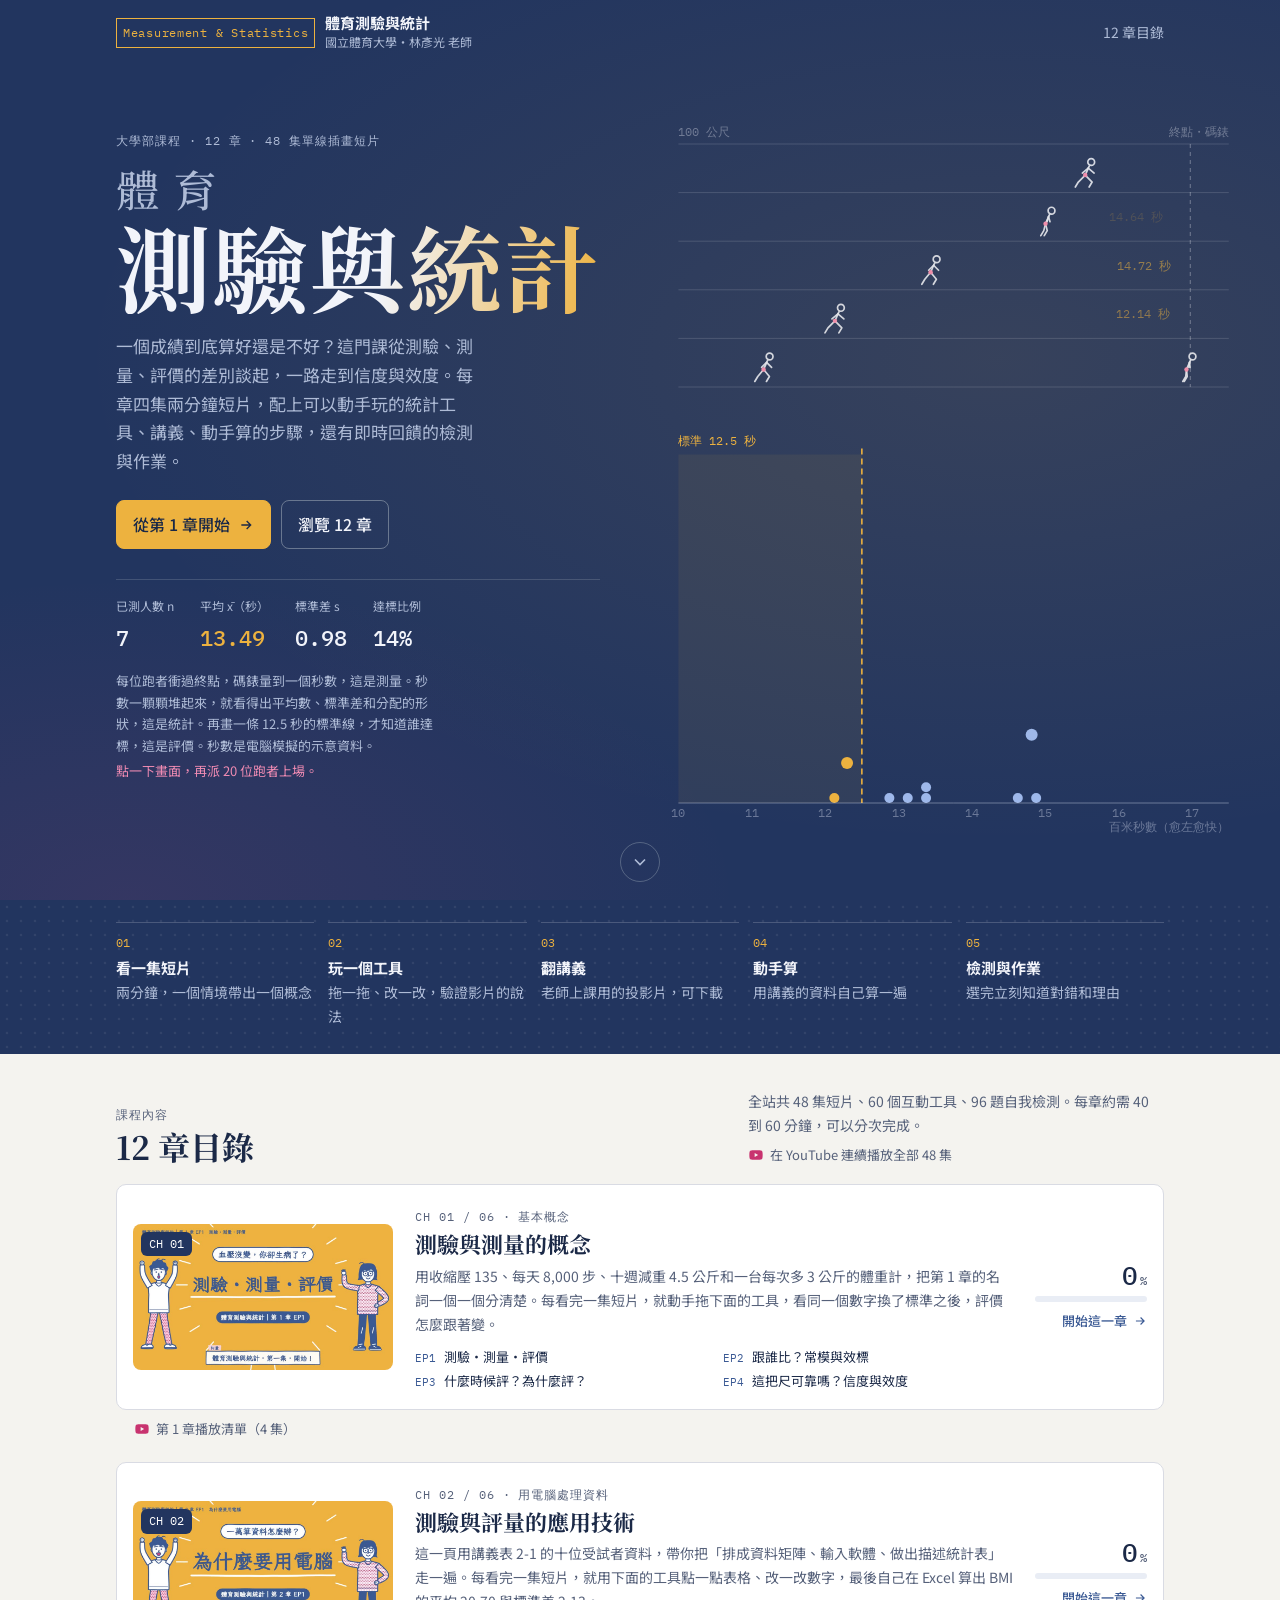
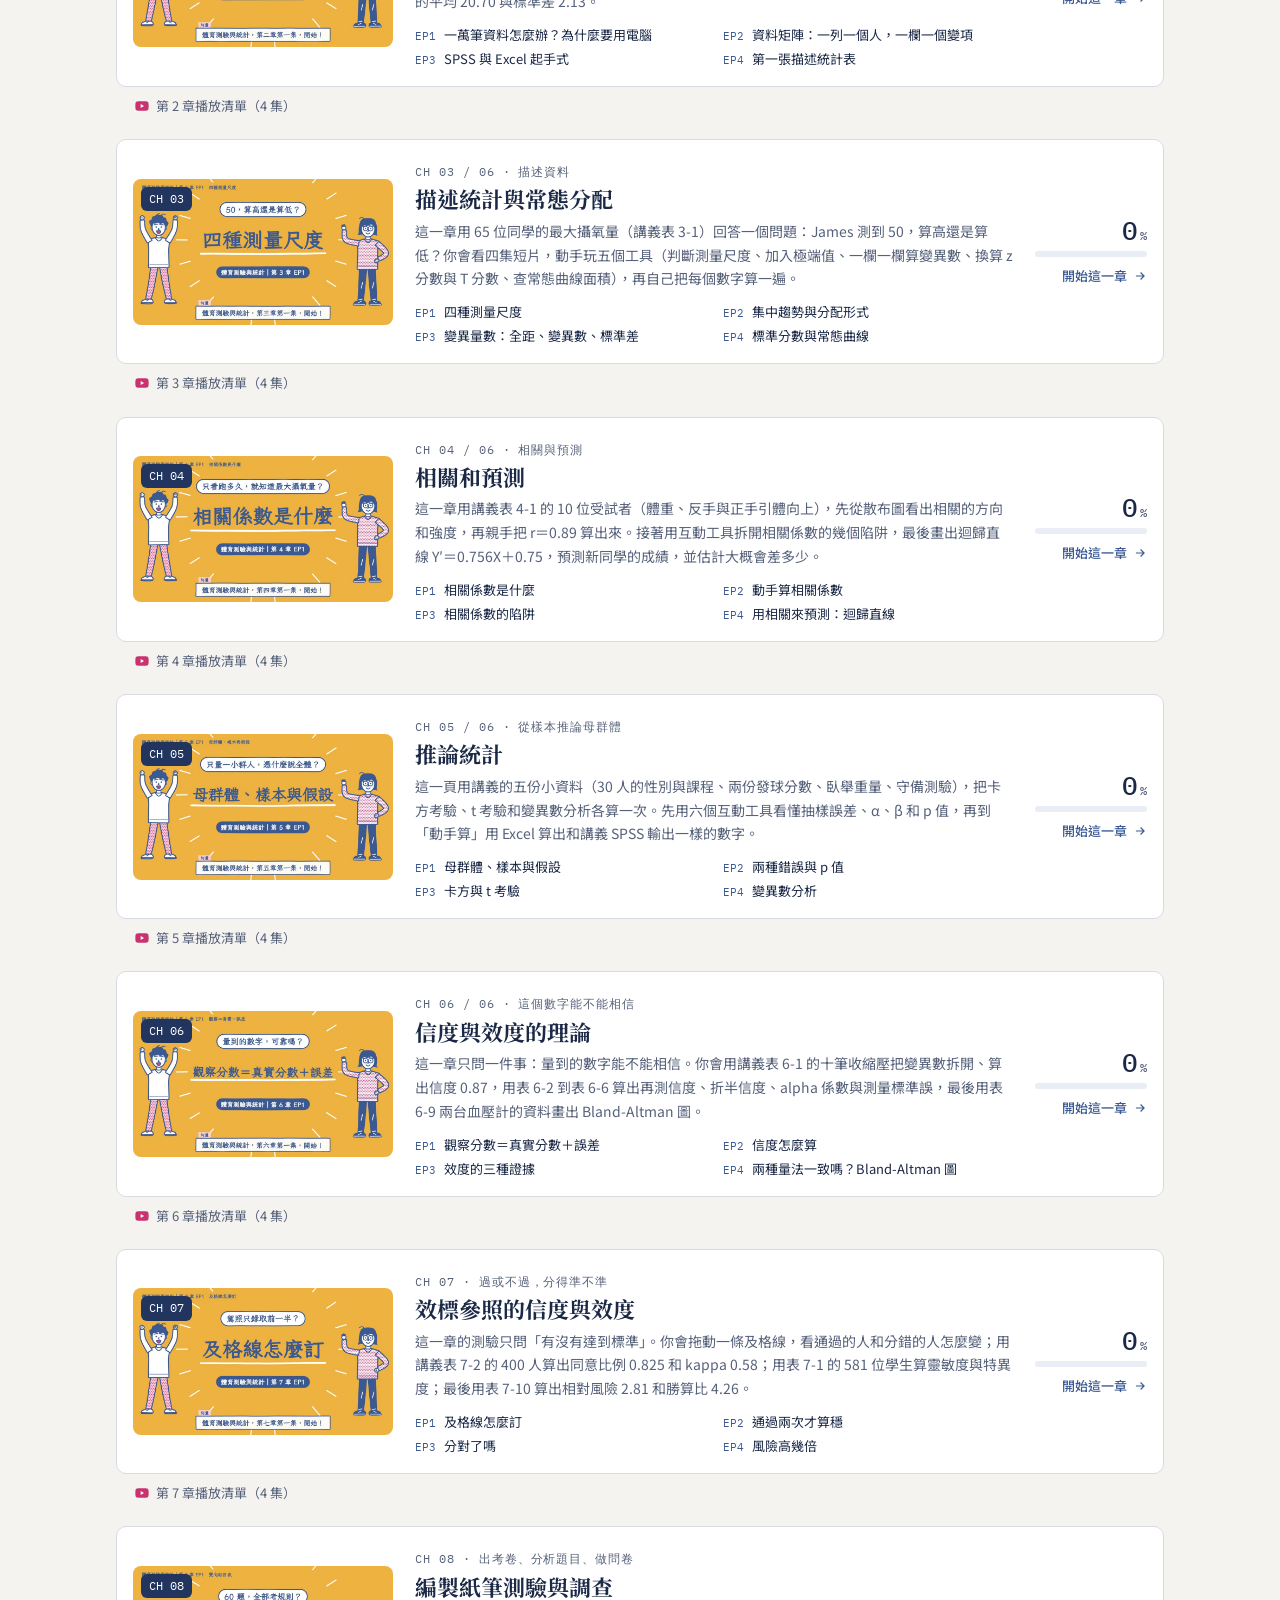
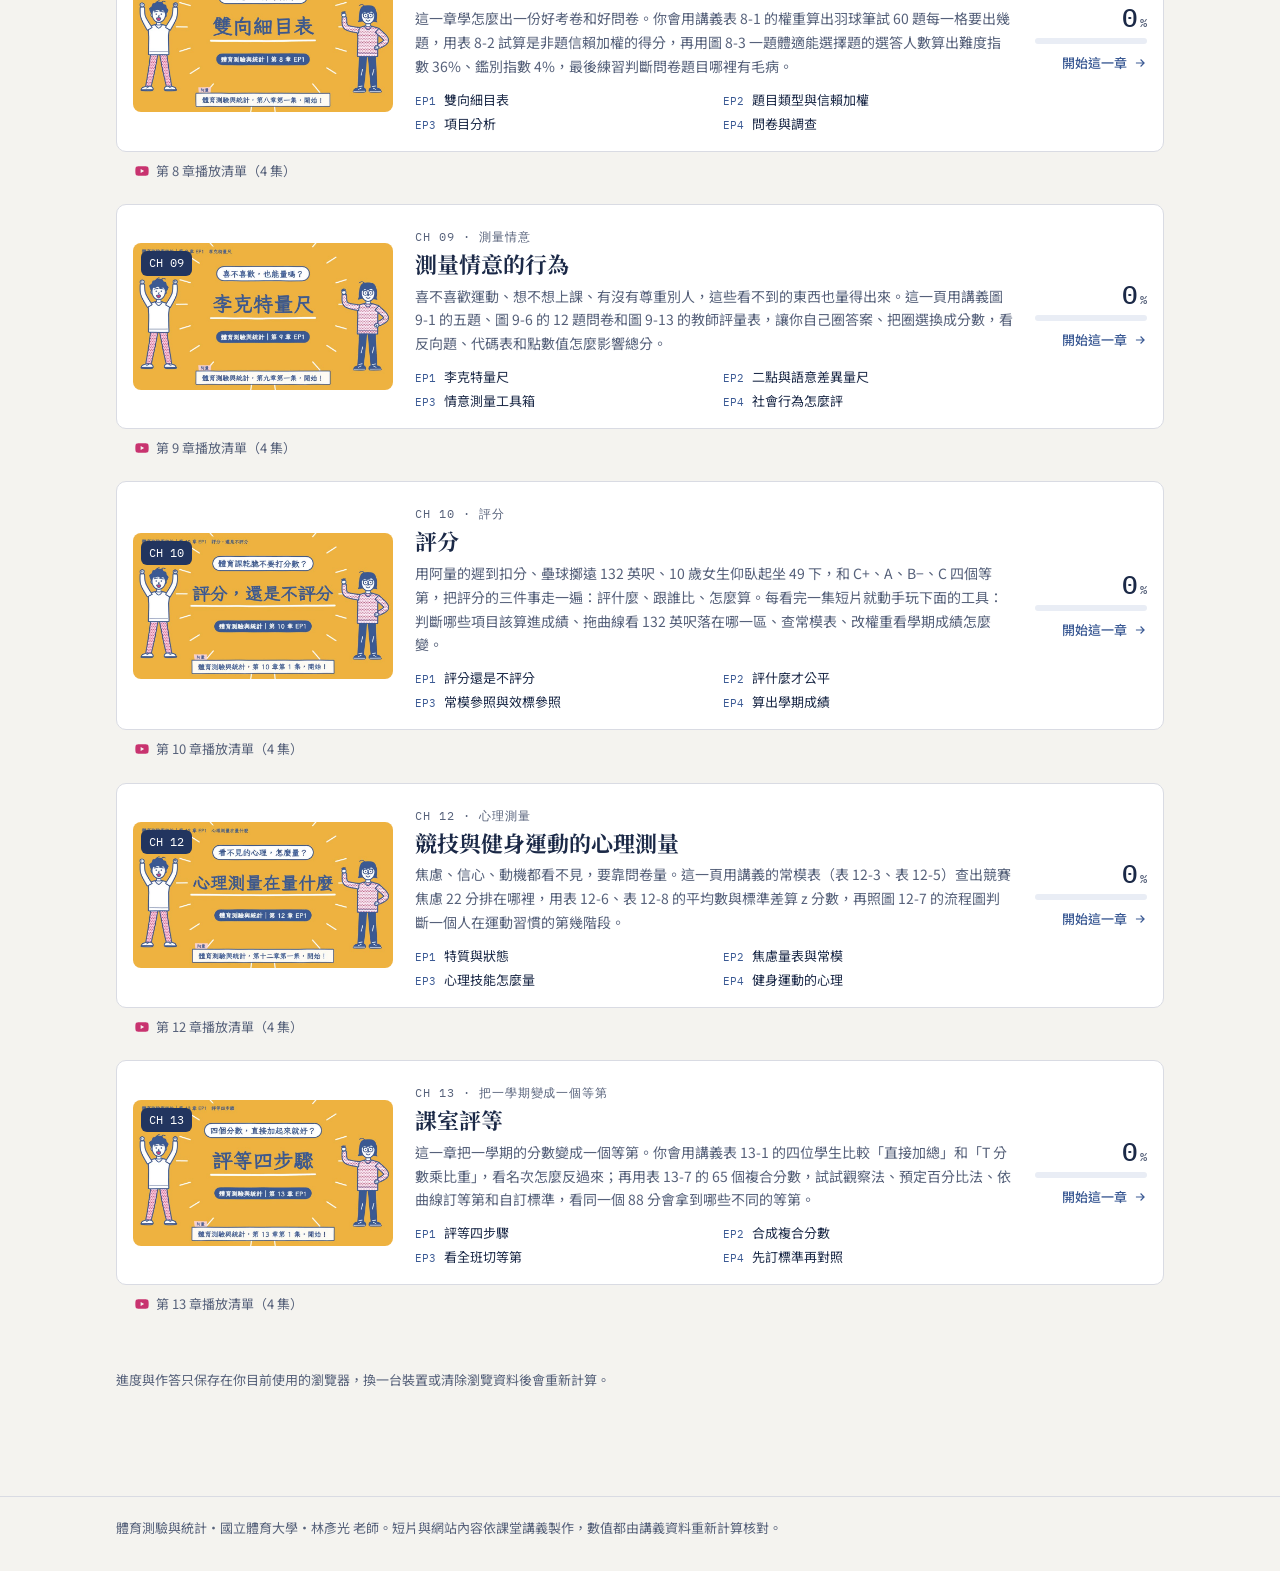
==== commit d79ce324: "新增第 7、8、9、10、12、13 章：講義、24 集短片、互動工具、檢測與作業 Co-Authored-By: Claude Fable 5.2 <noreply@anthropic.com> C" ====
--- a/index.html
+++ b/index.html
@@ -1,7 +1,7 @@
 <!doctype html>
 <html lang="zh-Hant"><head><meta charset="utf-8"><meta name="viewport" content="width=device-width,initial-scale=1,viewport-fit=cover">
 <title>體育測驗與統計</title>
-<meta name="description" content="國立體育大學「體育測驗與統計」自學網站：六章、24 集短片、互動統計工具、講義、檢測與作業。">
+<meta name="description" content="國立體育大學「體育測驗與統計」自學網站：十二章、48 集短片、互動統計工具、講義、檢測與作業。">
 <link rel="preconnect" href="https://fonts.googleapis.com">
 <link rel="preconnect" href="https://fonts.gstatic.com" crossorigin>
 <link rel="stylesheet" href="https://fonts.googleapis.com/css2?family=IBM+Plex+Mono:wght@400;500&family=Noto+Sans+TC:wght@400;500;700&family=Noto+Serif+TC:wght@600;700&display=swap">
@@ -484,23 +484,23 @@
 <body>
 <section class="intro" id="top" aria-labelledby="intro-title">
  <canvas id="hero" aria-hidden="true"></canvas>
- <div class="wrap top intro-top"><div class="brand"><span class="brand-mark">Measurement &amp; Statistics</span><span><strong>體育測驗與統計</strong><small>國立體育大學・林彥光 老師</small></span></div><a class="top-link" href="#chapters">6 章目錄</a></div>
+ <div class="wrap top intro-top"><div class="brand"><span class="brand-mark">Measurement &amp; Statistics</span><span><strong>體育測驗與統計</strong><small>國立體育大學・林彥光 老師</small></span></div><a class="top-link" href="#chapters">12 章目錄</a></div>
  <div class="wrap intro-body">
   <div class="intro-text">
-   <span class="label rv" style="--d:0">大學部課程 · 6 章 · 24 集單線插畫短片</span>
+   <span class="label rv" style="--d:0">大學部課程 · 12 章 · 48 集單線插畫短片</span>
    <h1 id="intro-title" class="rv" style="--d:1"><span class="t1">體育</span><span class="t2">測驗與統計</span></h1>
    <p class="sub rv" style="--d:2">一個成績到底算好還是不好？這門課從測驗、測量、評價的差別談起，一路走到信度與效度。每章四集兩分鐘短片，配上可以動手玩的統計工具、講義、動手算的步驟，還有即時回饋的檢測與作業。</p>
-   <div class="cta rv" style="--d:3"><a class="btn primary" href="ch1/index.html">從第 1 章開始 <svg viewBox="0 0 24 24" fill="none" stroke="currentColor" stroke-width="2"><path d="M5 12h14M13 6l6 6-6 6"/></svg></a><a class="btn ghost" href="#chapters">瀏覽 6 章</a></div>
+   <div class="cta rv" style="--d:3"><a class="btn primary" href="ch1/index.html">從第 1 章開始 <svg viewBox="0 0 24 24" fill="none" stroke="currentColor" stroke-width="2"><path d="M5 12h14M13 6l6 6-6 6"/></svg></a><a class="btn ghost" href="#chapters">瀏覽 12 章</a></div>
    <div class="live rv" style="--d:4" aria-live="off">
     <div><span>已測人數 n</span><b id="gN">0</b></div><div><span>平均 x̄（秒）</span><b id="gM">—</b></div><div><span>標準差 s</span><b id="gS">—</b></div><div><span>達標比例</span><b id="gP">—</b></div>
    </div>
    <p class="cap rv" style="--d:5">每位跑者衝過終點，碼錶量到一個秒數，這是測量。秒數一顆顆堆起來，就看得出平均數、標準差和分配的形狀，這是統計。再畫一條 12.5 秒的標準線，才知道誰達標，這是評價。秒數是電腦模擬的示意資料。<span class="hint">點一下畫面，再派 20 位跑者上場。</span></p>
   </div>
  </div>
- <a class="scroll-cue" href="#chapters" aria-label="往下看 6 章目錄"><svg viewBox="0 0 24 24" fill="none" stroke="currentColor" stroke-width="2"><path d="M6 9l6 6 6-6"/></svg></a>
+ <a class="scroll-cue" href="#chapters" aria-label="往下看章節目錄"><svg viewBox="0 0 24 24" fill="none" stroke="currentColor" stroke-width="2"><path d="M6 9l6 6 6-6"/></svg></a>
 </section>
 <div class="band"><div class="wrap flowband"><ol class="flow"><li><b>看一集短片</b>兩分鐘，一個情境帶出一個概念</li><li><b>玩一個工具</b>拖一拖、改一改，驗證影片的說法</li><li><b>翻講義</b>老師上課用的投影片，可下載</li><li><b>動手算</b>用講義的資料自己算一遍</li><li><b>檢測與作業</b>選完立刻知道對錯和理由</li></ol></div></div>
-<main class="wrap" id="chapters" style="padding-top:36px"><div class="home-head"><div><span class="label">課程內容</span><h2>六章目錄</h2></div><p>全站共 24 集短片、32 個互動工具、48 題自我檢測。每章約需 40 到 60 分鐘，可以分次完成。<a class="allyt" href="https://www.youtube.com/playlist?list=PLI-QEvDoKmEA" target="_blank" rel="noopener"><svg viewBox="0 0 24 24" fill="currentColor" aria-hidden="true"><path d="M21.6 7.2a2.5 2.5 0 0 0-1.8-1.8C18.2 5 12 5 12 5s-6.2 0-7.8.4A2.5 2.5 0 0 0 2.4 7.2 26 26 0 0 0 2 12a26 26 0 0 0 .4 4.8 2.5 2.5 0 0 0 1.8 1.8C5.8 19 12 19 12 19s6.2 0 7.8-.4a2.5 2.5 0 0 0 1.8-1.8A26 26 0 0 0 22 12a26 26 0 0 0-.4-4.8zM10 15V9l5.2 3L10 15z"/></svg>在 YouTube 連續播放全部 24 集</a></p></div>
+<main class="wrap" id="chapters" style="padding-top:36px"><div class="home-head"><div><span class="label">課程內容</span><h2>12 章目錄</h2></div><p>全站共 48 集短片、60 個互動工具、96 題自我檢測。每章約需 40 到 60 分鐘，可以分次完成。<a class="allyt" href="https://www.youtube.com/playlist?list=PLI-QEvDoKmEA" target="_blank" rel="noopener"><svg viewBox="0 0 24 24" fill="currentColor" aria-hidden="true"><path d="M21.6 7.2a2.5 2.5 0 0 0-1.8-1.8C18.2 5 12 5 12 5s-6.2 0-7.8.4A2.5 2.5 0 0 0 2.4 7.2 26 26 0 0 0 2 12a26 26 0 0 0 .4 4.8 2.5 2.5 0 0 0 1.8 1.8C5.8 19 12 19 12 19s6.2 0 7.8-.4a2.5 2.5 0 0 0 1.8-1.8A26 26 0 0 0 22 12a26 26 0 0 0-.4-4.8zM10 15V9l5.2 3L10 15z"/></svg>在 YouTube 連續播放全部 48 集</a></p></div>
 <div class="chlist">
 <a class="chrow" href="ch1/index.html" data-ch="1"><div class="pic"><img src="ch1/thumbs/ep1.jpg" alt="" loading="lazy"><span>CH 01</span></div><div><span class="label">CH 01 / 06 · 基本概念</span><h3>測驗與測量的概念</h3><p>用收縮壓 135、每天 8,000 步、十週減重 4.5 公斤和一台每次多 3 公斤的體重計，把第 1 章的名詞一個一個分清楚。每看完一集短片，就動手拖下面的工具，看同一個數字換了標準之後，評價怎麼跟著變。</p><ol><li><span>EP1</span>測驗・測量・評價</li><li><span>EP2</span>跟誰比？常模與效標</li><li><span>EP3</span>什麼時候評？為什麼評？</li><li><span>EP4</span>這把尺可靠嗎？信度與效度</li></ol></div><div class="go"><div class="pct">0<small>%</small></div><div class="bar"><i></i></div><span class="cta"><span>開始這一章</span><svg viewBox="0 0 24 24" fill="none" stroke="currentColor" stroke-width="2"><path d="M5 12h14M13 6l6 6-6 6"/></svg></span></div></a>
 <a class="chyt" href="https://www.youtube.com/playlist?list=PLL1gDochNhs0" target="_blank" rel="noopener"><svg viewBox="0 0 24 24" fill="currentColor" aria-hidden="true"><path d="M21.6 7.2a2.5 2.5 0 0 0-1.8-1.8C18.2 5 12 5 12 5s-6.2 0-7.8.4A2.5 2.5 0 0 0 2.4 7.2 26 26 0 0 0 2 12a26 26 0 0 0 .4 4.8 2.5 2.5 0 0 0 1.8 1.8C5.8 19 12 19 12 19s6.2 0 7.8-.4a2.5 2.5 0 0 0 1.8-1.8A26 26 0 0 0 22 12a26 26 0 0 0-.4-4.8zM10 15V9l5.2 3L10 15z"/></svg>第 1 章播放清單（4 集）</a>
@@ -514,10 +514,22 @@
 <a class="chyt" href="https://www.youtube.com/playlist?list=PLHrOfkGy3M_M" target="_blank" rel="noopener"><svg viewBox="0 0 24 24" fill="currentColor" aria-hidden="true"><path d="M21.6 7.2a2.5 2.5 0 0 0-1.8-1.8C18.2 5 12 5 12 5s-6.2 0-7.8.4A2.5 2.5 0 0 0 2.4 7.2 26 26 0 0 0 2 12a26 26 0 0 0 .4 4.8 2.5 2.5 0 0 0 1.8 1.8C5.8 19 12 19 12 19s6.2 0 7.8-.4a2.5 2.5 0 0 0 1.8-1.8A26 26 0 0 0 22 12a26 26 0 0 0-.4-4.8zM10 15V9l5.2 3L10 15z"/></svg>第 5 章播放清單（4 集）</a>
 <a class="chrow" href="ch6/index.html" data-ch="6"><div class="pic"><img src="ch6/thumbs/ep1.jpg" alt="" loading="lazy"><span>CH 06</span></div><div><span class="label">CH 06 / 06 · 這個數字能不能相信</span><h3>信度與效度的理論</h3><p>這一章只問一件事：量到的數字能不能相信。你會用講義表 6-1 的十筆收縮壓把變異數拆開、算出信度 0.87，用表 6-2 到表 6-6 算出再測信度、折半信度、alpha 係數與測量標準誤，最後用表 6-9 兩台血壓計的資料畫出 Bland-Altman 圖。</p><ol><li><span>EP1</span>觀察分數＝真實分數＋誤差</li><li><span>EP2</span>信度怎麼算</li><li><span>EP3</span>效度的三種證據</li><li><span>EP4</span>兩種量法一致嗎？Bland-Altman 圖</li></ol></div><div class="go"><div class="pct">0<small>%</small></div><div class="bar"><i></i></div><span class="cta"><span>開始這一章</span><svg viewBox="0 0 24 24" fill="none" stroke="currentColor" stroke-width="2"><path d="M5 12h14M13 6l6 6-6 6"/></svg></span></div></a>
 <a class="chyt" href="https://www.youtube.com/playlist?list=PLQ7ywJGqScxE" target="_blank" rel="noopener"><svg viewBox="0 0 24 24" fill="currentColor" aria-hidden="true"><path d="M21.6 7.2a2.5 2.5 0 0 0-1.8-1.8C18.2 5 12 5 12 5s-6.2 0-7.8.4A2.5 2.5 0 0 0 2.4 7.2 26 26 0 0 0 2 12a26 26 0 0 0 .4 4.8 2.5 2.5 0 0 0 1.8 1.8C5.8 19 12 19 12 19s6.2 0 7.8-.4a2.5 2.5 0 0 0 1.8-1.8A26 26 0 0 0 22 12a26 26 0 0 0-.4-4.8zM10 15V9l5.2 3L10 15z"/></svg>第 6 章播放清單（4 集）</a>
+<a class="chrow" href="ch7/index.html" data-ch="7"><div class="pic"><img src="ch7/thumbs/ep1.jpg" alt="" loading="lazy"><span>CH 07</span></div><div><span class="label">CH 07 · 過或不過，分得準不準</span><h3>效標參照的信度與效度</h3><p>這一章的測驗只問「有沒有達到標準」。你會拖動一條及格線，看通過的人和分錯的人怎麼變；用講義表 7-2 的 400 人算出同意比例 0.825 和 kappa 0.58；用表 7-1 的 581 位學生算靈敏度與特異度；最後用表 7-10 算出相對風險 2.81 和勝算比 4.26。</p><ol><li><span>EP1</span>及格線怎麼訂</li><li><span>EP2</span>通過兩次才算穩</li><li><span>EP3</span>分對了嗎</li><li><span>EP4</span>風險高幾倍</li></ol></div><div class="go"><div class="pct">0<small>%</small></div><div class="bar"><i></i></div><span class="cta"><span>開始這一章</span><svg viewBox="0 0 24 24" fill="none" stroke="currentColor" stroke-width="2"><path d="M5 12h14M13 6l6 6-6 6"/></svg></span></div></a>
+<a class="chyt" href="https://www.youtube.com/playlist?list=PLAL0uDimATvY" target="_blank" rel="noopener"><svg viewBox="0 0 24 24" fill="currentColor" aria-hidden="true"><path d="M21.6 7.2a2.5 2.5 0 0 0-1.8-1.8C18.2 5 12 5 12 5s-6.2 0-7.8.4A2.5 2.5 0 0 0 2.4 7.2 26 26 0 0 0 2 12a26 26 0 0 0 .4 4.8 2.5 2.5 0 0 0 1.8 1.8C5.8 19 12 19 12 19s6.2 0 7.8-.4a2.5 2.5 0 0 0 1.8-1.8A26 26 0 0 0 22 12a26 26 0 0 0-.4-4.8zM10 15V9l5.2 3L10 15z"/></svg>第 7 章播放清單（4 集）</a>
+<a class="chrow" href="ch8/index.html" data-ch="8"><div class="pic"><img src="ch8/thumbs/ep1.jpg" alt="" loading="lazy"><span>CH 08</span></div><div><span class="label">CH 08 · 出考卷、分析題目、做問卷</span><h3>編製紙筆測驗與調查</h3><p>這一章學怎麼出一份好考卷和好問卷。你會用講義表 8-1 的權重算出羽球筆試 60 題每一格要出幾題，用表 8-2 試算是非題信賴加權的得分，再用圖 8-3 一題體適能選擇題的選答人數算出難度指數 36%、鑑別指數 4%，最後練習判斷問卷題目哪裡有毛病。</p><ol><li><span>EP1</span>雙向細目表</li><li><span>EP2</span>題目類型與信賴加權</li><li><span>EP3</span>項目分析</li><li><span>EP4</span>問卷與調查</li></ol></div><div class="go"><div class="pct">0<small>%</small></div><div class="bar"><i></i></div><span class="cta"><span>開始這一章</span><svg viewBox="0 0 24 24" fill="none" stroke="currentColor" stroke-width="2"><path d="M5 12h14M13 6l6 6-6 6"/></svg></span></div></a>
+<a class="chyt" href="https://www.youtube.com/playlist?list=PLFUMXA8vuqR4" target="_blank" rel="noopener"><svg viewBox="0 0 24 24" fill="currentColor" aria-hidden="true"><path d="M21.6 7.2a2.5 2.5 0 0 0-1.8-1.8C18.2 5 12 5 12 5s-6.2 0-7.8.4A2.5 2.5 0 0 0 2.4 7.2 26 26 0 0 0 2 12a26 26 0 0 0 .4 4.8 2.5 2.5 0 0 0 1.8 1.8C5.8 19 12 19 12 19s6.2 0 7.8-.4a2.5 2.5 0 0 0 1.8-1.8A26 26 0 0 0 22 12a26 26 0 0 0-.4-4.8zM10 15V9l5.2 3L10 15z"/></svg>第 8 章播放清單（4 集）</a>
+<a class="chrow" href="ch9/index.html" data-ch="9"><div class="pic"><img src="ch9/thumbs/ep1.jpg" alt="" loading="lazy"><span>CH 09</span></div><div><span class="label">CH 09 · 測量情意</span><h3>測量情意的行為</h3><p>喜不喜歡運動、想不想上課、有沒有尊重別人，這些看不到的東西也量得出來。這一頁用講義圖 9-1 的五題、圖 9-6 的 12 題問卷和圖 9-13 的教師評量表，讓你自己圈答案、把圈選換成分數，看反向題、代碼表和點數值怎麼影響總分。</p><ol><li><span>EP1</span>李克特量尺</li><li><span>EP2</span>二點與語意差異量尺</li><li><span>EP3</span>情意測量工具箱</li><li><span>EP4</span>社會行為怎麼評</li></ol></div><div class="go"><div class="pct">0<small>%</small></div><div class="bar"><i></i></div><span class="cta"><span>開始這一章</span><svg viewBox="0 0 24 24" fill="none" stroke="currentColor" stroke-width="2"><path d="M5 12h14M13 6l6 6-6 6"/></svg></span></div></a>
+<a class="chyt" href="https://www.youtube.com/playlist?list=PLSGFBly0qkP0" target="_blank" rel="noopener"><svg viewBox="0 0 24 24" fill="currentColor" aria-hidden="true"><path d="M21.6 7.2a2.5 2.5 0 0 0-1.8-1.8C18.2 5 12 5 12 5s-6.2 0-7.8.4A2.5 2.5 0 0 0 2.4 7.2 26 26 0 0 0 2 12a26 26 0 0 0 .4 4.8 2.5 2.5 0 0 0 1.8 1.8C5.8 19 12 19 12 19s6.2 0 7.8-.4a2.5 2.5 0 0 0 1.8-1.8A26 26 0 0 0 22 12a26 26 0 0 0-.4-4.8zM10 15V9l5.2 3L10 15z"/></svg>第 9 章播放清單（4 集）</a>
+<a class="chrow" href="ch10/index.html" data-ch="10"><div class="pic"><img src="ch10/thumbs/ep1.jpg" alt="" loading="lazy"><span>CH 10</span></div><div><span class="label">CH 10 · 評分</span><h3>評分</h3><p>用阿量的遲到扣分、壘球擲遠 132 英呎、10 歲女生仰臥起坐 49 下，和 C+、A、B−、C 四個等第，把評分的三件事走一遍：評什麼、跟誰比、怎麼算。每看完一集短片就動手玩下面的工具：判斷哪些項目該算進成績、拖曲線看 132 英呎落在哪一區、查常模表、改權重看學期成績怎麼變。</p><ol><li><span>EP1</span>評分還是不評分</li><li><span>EP2</span>評什麼才公平</li><li><span>EP3</span>常模參照與效標參照</li><li><span>EP4</span>算出學期成績</li></ol></div><div class="go"><div class="pct">0<small>%</small></div><div class="bar"><i></i></div><span class="cta"><span>開始這一章</span><svg viewBox="0 0 24 24" fill="none" stroke="currentColor" stroke-width="2"><path d="M5 12h14M13 6l6 6-6 6"/></svg></span></div></a>
+<a class="chyt" href="https://www.youtube.com/playlist?list=PLfk0mrroQO4g" target="_blank" rel="noopener"><svg viewBox="0 0 24 24" fill="currentColor" aria-hidden="true"><path d="M21.6 7.2a2.5 2.5 0 0 0-1.8-1.8C18.2 5 12 5 12 5s-6.2 0-7.8.4A2.5 2.5 0 0 0 2.4 7.2 26 26 0 0 0 2 12a26 26 0 0 0 .4 4.8 2.5 2.5 0 0 0 1.8 1.8C5.8 19 12 19 12 19s6.2 0 7.8-.4a2.5 2.5 0 0 0 1.8-1.8A26 26 0 0 0 22 12a26 26 0 0 0-.4-4.8zM10 15V9l5.2 3L10 15z"/></svg>第 10 章播放清單（4 集）</a>
+<a class="chrow" href="ch12/index.html" data-ch="12"><div class="pic"><img src="ch12/thumbs/ep1.jpg" alt="" loading="lazy"><span>CH 12</span></div><div><span class="label">CH 12 · 心理測量</span><h3>競技與健身運動的心理測量</h3><p>焦慮、信心、動機都看不見，要靠問卷量。這一頁用講義的常模表（表 12-3、表 12-5）查出競賽焦慮 22 分排在哪裡，用表 12-6、表 12-8 的平均數與標準差算 z 分數，再照圖 12-7 的流程圖判斷一個人在運動習慣的第幾階段。</p><ol><li><span>EP1</span>特質與狀態</li><li><span>EP2</span>焦慮量表與常模</li><li><span>EP3</span>心理技能怎麼量</li><li><span>EP4</span>健身運動的心理</li></ol></div><div class="go"><div class="pct">0<small>%</small></div><div class="bar"><i></i></div><span class="cta"><span>開始這一章</span><svg viewBox="0 0 24 24" fill="none" stroke="currentColor" stroke-width="2"><path d="M5 12h14M13 6l6 6-6 6"/></svg></span></div></a>
+<a class="chyt" href="https://www.youtube.com/playlist?list=PLMnkg_-mcQAg" target="_blank" rel="noopener"><svg viewBox="0 0 24 24" fill="currentColor" aria-hidden="true"><path d="M21.6 7.2a2.5 2.5 0 0 0-1.8-1.8C18.2 5 12 5 12 5s-6.2 0-7.8.4A2.5 2.5 0 0 0 2.4 7.2 26 26 0 0 0 2 12a26 26 0 0 0 .4 4.8 2.5 2.5 0 0 0 1.8 1.8C5.8 19 12 19 12 19s6.2 0 7.8-.4a2.5 2.5 0 0 0 1.8-1.8A26 26 0 0 0 22 12a26 26 0 0 0-.4-4.8zM10 15V9l5.2 3L10 15z"/></svg>第 12 章播放清單（4 集）</a>
+<a class="chrow" href="ch13/index.html" data-ch="13"><div class="pic"><img src="ch13/thumbs/ep1.jpg" alt="" loading="lazy"><span>CH 13</span></div><div><span class="label">CH 13 · 把一學期變成一個等第</span><h3>課室評等</h3><p>這一章把一學期的分數變成一個等第。你會用講義表 13-1 的四位學生比較「直接加總」和「T 分數乘比重」，看名次怎麼反過來；再用表 13-7 的 65 個複合分數，試試觀察法、預定百分比法、依曲線訂等第和自訂標準，看同一個 88 分會拿到哪些不同的等第。</p><ol><li><span>EP1</span>評等四步驟</li><li><span>EP2</span>合成複合分數</li><li><span>EP3</span>看全班切等第</li><li><span>EP4</span>先訂標準再對照</li></ol></div><div class="go"><div class="pct">0<small>%</small></div><div class="bar"><i></i></div><span class="cta"><span>開始這一章</span><svg viewBox="0 0 24 24" fill="none" stroke="currentColor" stroke-width="2"><path d="M5 12h14M13 6l6 6-6 6"/></svg></span></div></a>
+<a class="chyt" href="https://www.youtube.com/playlist?list=PLdZ4V90UOwRA" target="_blank" rel="noopener"><svg viewBox="0 0 24 24" fill="currentColor" aria-hidden="true"><path d="M21.6 7.2a2.5 2.5 0 0 0-1.8-1.8C18.2 5 12 5 12 5s-6.2 0-7.8.4A2.5 2.5 0 0 0 2.4 7.2 26 26 0 0 0 2 12a26 26 0 0 0 .4 4.8 2.5 2.5 0 0 0 1.8 1.8C5.8 19 12 19 12 19s6.2 0 7.8-.4a2.5 2.5 0 0 0 1.8-1.8A26 26 0 0 0 22 12a26 26 0 0 0-.4-4.8zM10 15V9l5.2 3L10 15z"/></svg>第 13 章播放清單（4 集）</a>
 </div>
 <p class="home-note">進度與作答只保存在你目前使用的瀏覽器，換一台裝置或清除瀏覽資料後會重新計算。</p></main>
 <footer><div class="wrap">體育測驗與統計・國立體育大學・林彥光 老師。短片與網站內容依課堂講義製作，數值都由講義資料重新計算核對。</div></footer>
-<script type="application/json" id="homeData">[{"id": 1, "nV": 4, "nSec": 7, "nQ": 8, "nHW": 6}, {"id": 2, "nV": 4, "nSec": 6, "nQ": 8, "nHW": 6}, {"id": 3, "nV": 4, "nSec": 7, "nQ": 8, "nHW": 6}, {"id": 4, "nV": 4, "nSec": 7, "nQ": 8, "nHW": 6}, {"id": 5, "nV": 4, "nSec": 6, "nQ": 8, "nHW": 6}, {"id": 6, "nV": 4, "nSec": 7, "nQ": 8, "nHW": 6}]</script>
+<script type="application/json" id="homeData">[{"id": 1, "nV": 4, "nSec": 7, "nQ": 8, "nHW": 6}, {"id": 2, "nV": 4, "nSec": 6, "nQ": 8, "nHW": 6}, {"id": 3, "nV": 4, "nSec": 7, "nQ": 8, "nHW": 6}, {"id": 4, "nV": 4, "nSec": 7, "nQ": 8, "nHW": 6}, {"id": 5, "nV": 4, "nSec": 6, "nQ": 8, "nHW": 6}, {"id": 6, "nV": 4, "nSec": 7, "nQ": 8, "nHW": 6}, {"id": 7, "nV": 4, "nSec": 7, "nQ": 8, "nHW": 6}, {"id": 8, "nV": 4, "nSec": 7, "nQ": 8, "nHW": 6}, {"id": 9, "nV": 4, "nSec": 7, "nQ": 8, "nHW": 6}, {"id": 10, "nV": 4, "nSec": 6, "nQ": 8, "nHW": 6}, {"id": 12, "nV": 4, "nSec": 7, "nQ": 8, "nHW": 6}, {"id": 13, "nV": 4, "nSec": 7, "nQ": 8, "nHW": 6}]</script>
 <script>/* ===== 首頁動畫：跑者衝線 → 碼錶量到秒數 → 堆成分配 → 標準線評價 ===== */
 (()=>{
 const cv=document.getElementById('hero');if(!cv)return;
